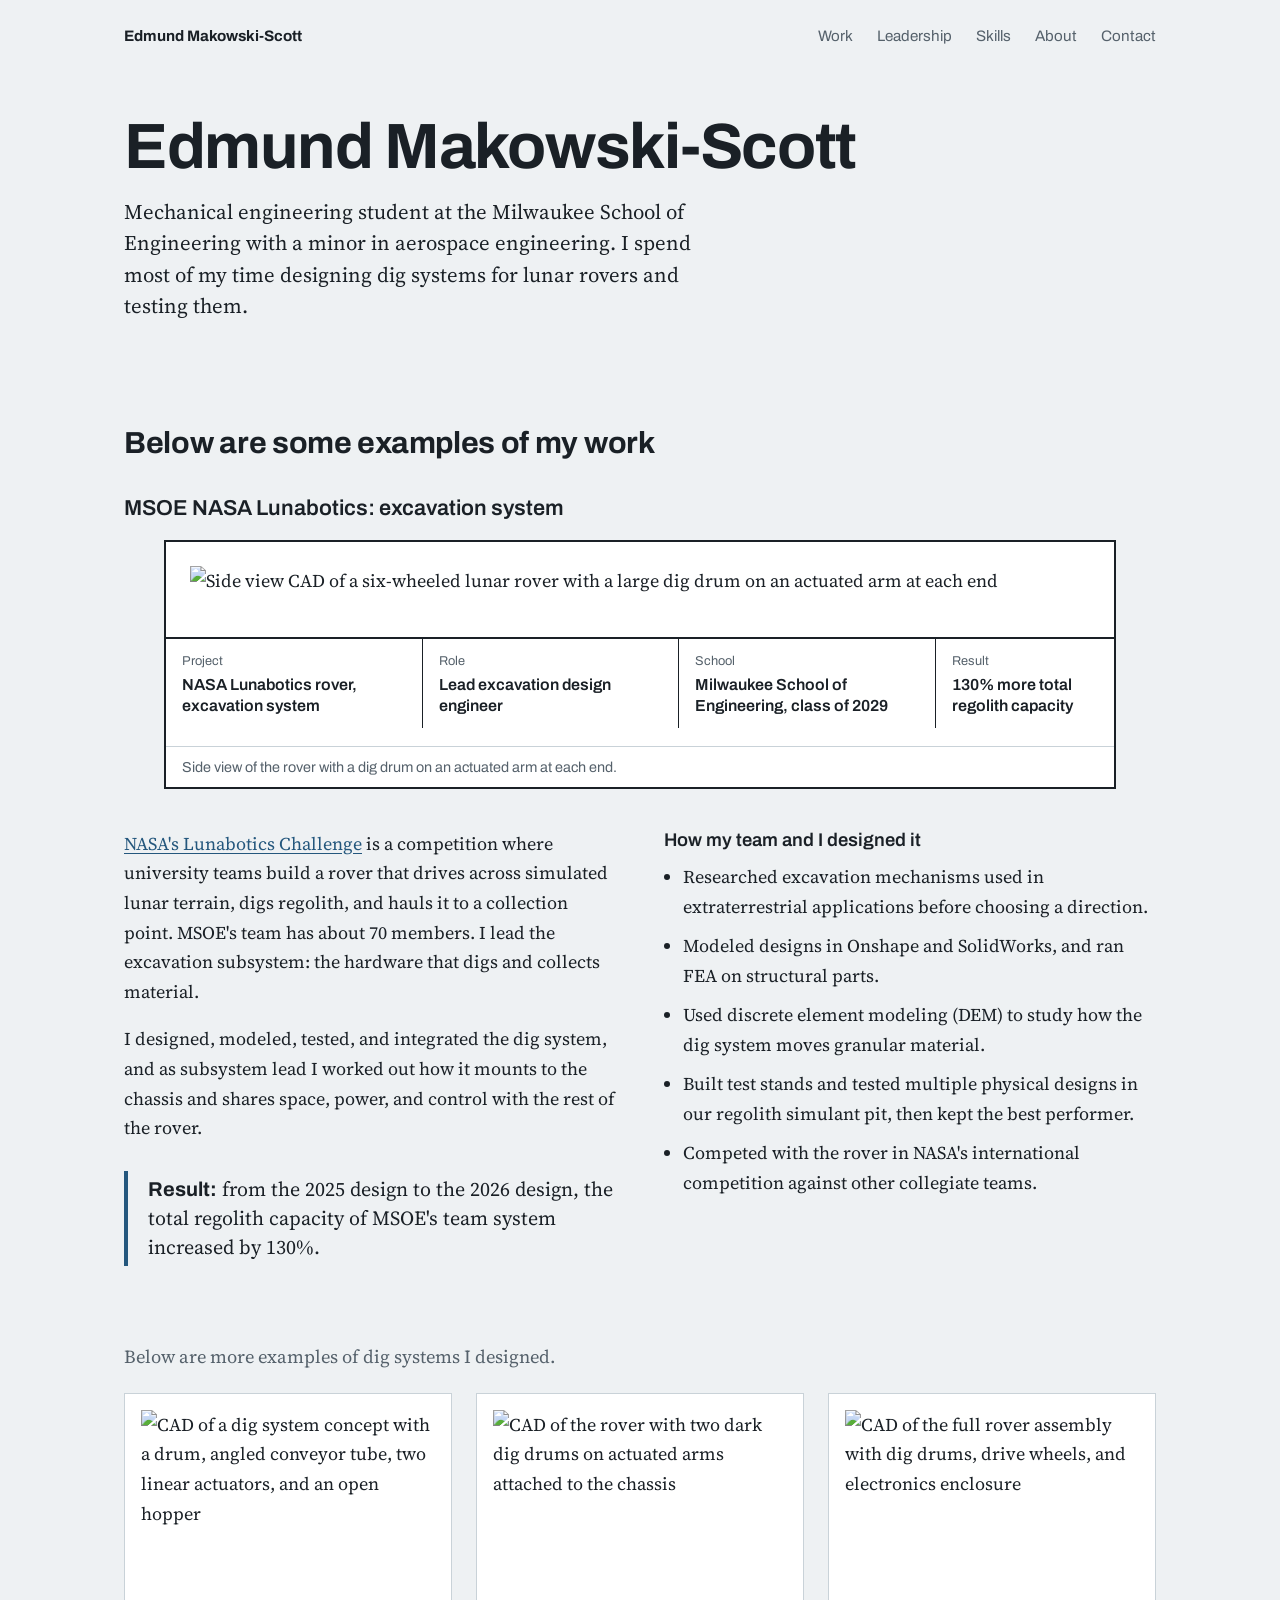
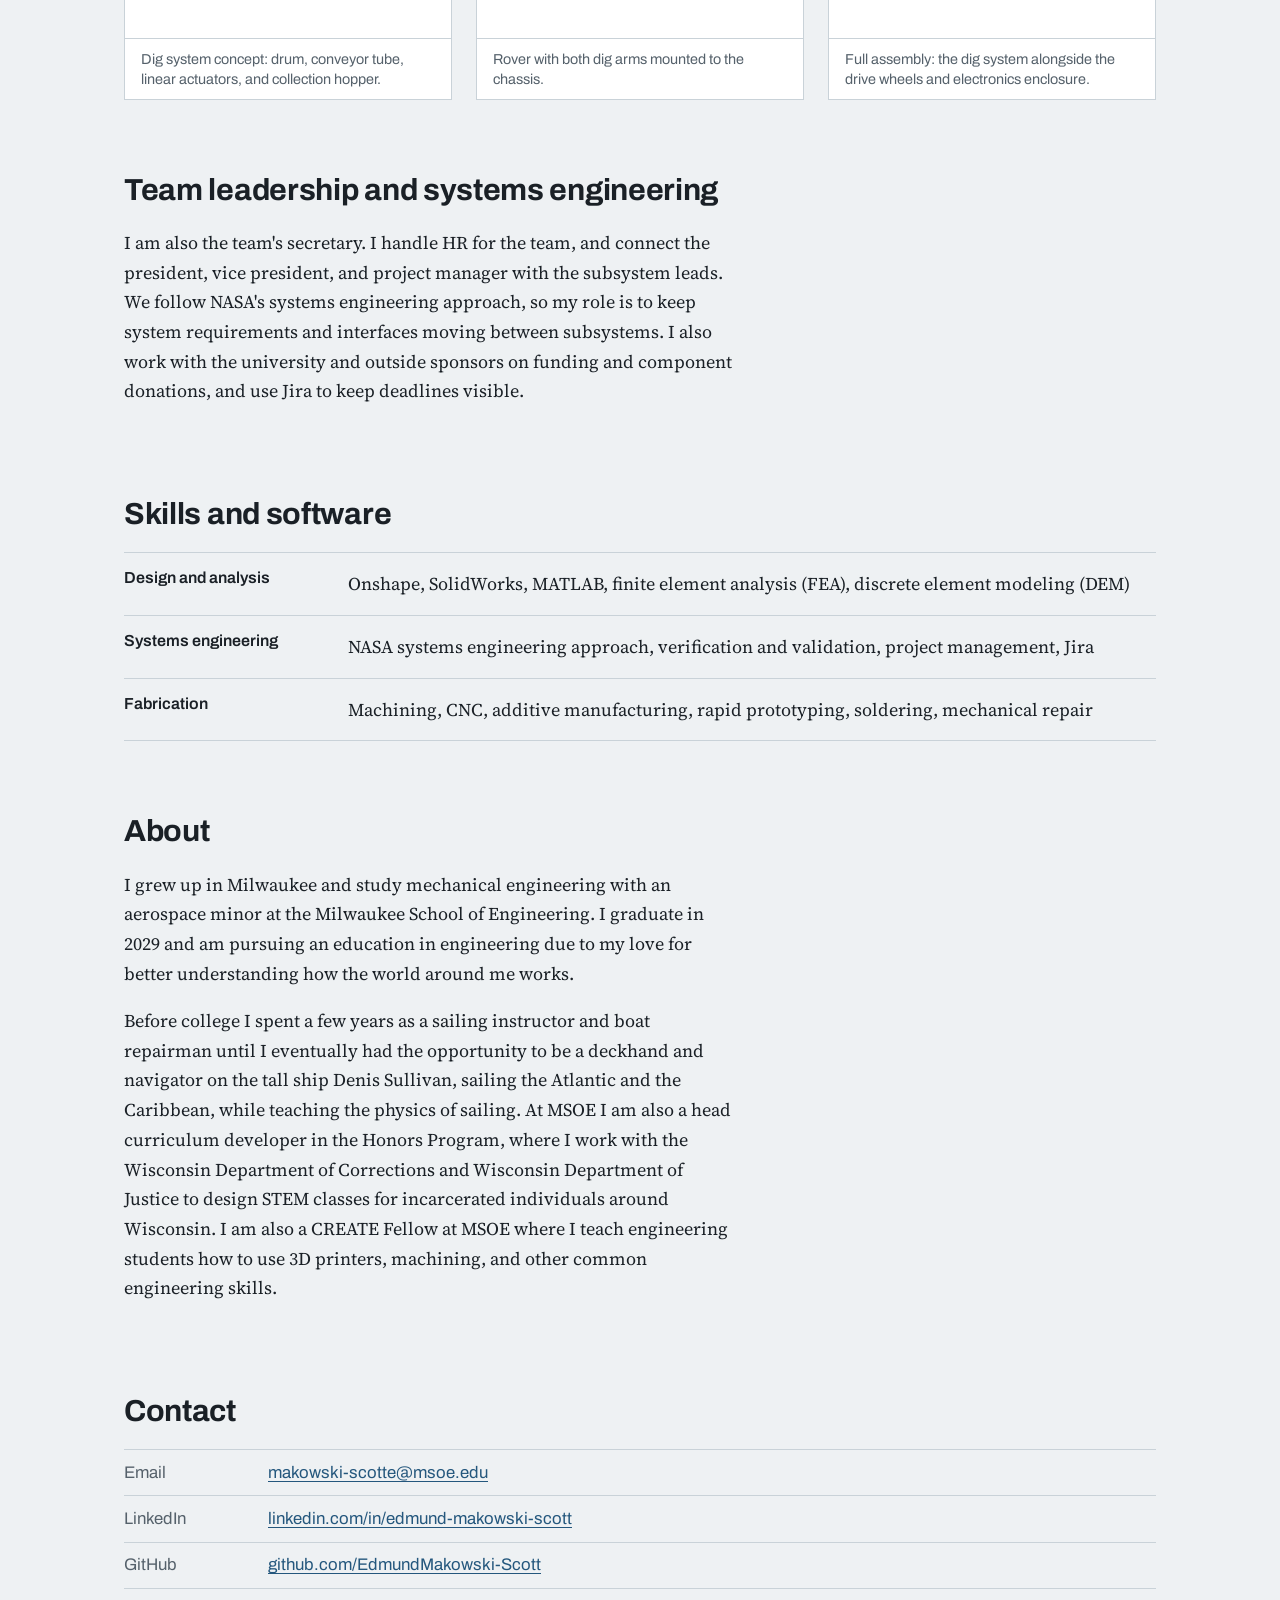
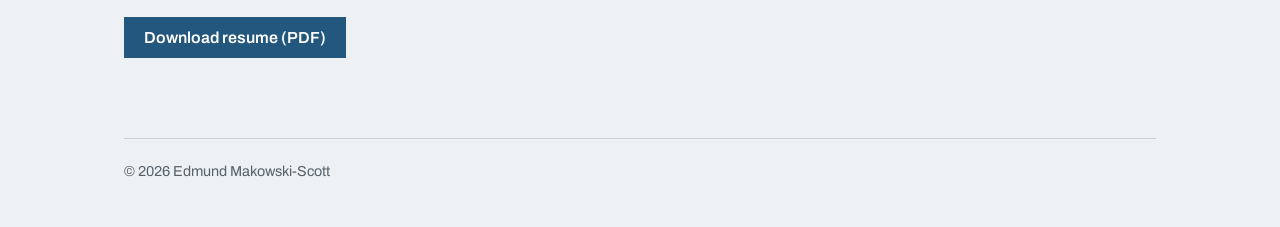
==== index.html @ c3bfb6f0 "Add portfolio site" ====
<!DOCTYPE html>
<html lang="en">
<head>
<meta charset="utf-8">
<meta name="viewport" content="width=device-width, initial-scale=1">
<title>Edmund Makowski-Scott | Mechanical Engineering Portfolio</title>
<meta name="description" content="Mechanical engineering student at the Milwaukee School of Engineering with a minor in aerospace engineering. I design dig systems for lunar rovers.">
<link rel="preconnect" href="https://fonts.googleapis.com">
<link rel="preconnect" href="https://fonts.gstatic.com" crossorigin>
<link href="https://fonts.googleapis.com/css2?family=Archivo:wght@400;600;700&family=Source+Serif+4:opsz,wght@8..60,400;8..60,600&display=swap" rel="stylesheet">
<style>
:root {
  --paper: #eef1f3;
  --sheet: #ffffff;
  --ink: #1a2026;
  --muted: #55616b;
  --rule: #c9d2d8;
  --accent: #24577d;
  --sans: "Archivo", "Helvetica Neue", Arial, sans-serif;
  --serif: "Source Serif 4", Georgia, "Times New Roman", serif;
}
* { box-sizing: border-box; }
html { scroll-behavior: smooth; }
body {
  margin: 0;
  background: var(--paper);
  color: var(--ink);
  font: 1.125rem/1.65 var(--serif);
}
a { color: var(--accent); text-underline-offset: 3px; }
a:hover { color: var(--ink); }
a:focus-visible { outline: 3px solid var(--accent); outline-offset: 3px; }
.wrap { max-width: 1080px; margin: 0 auto; padding: 0 1.5rem; }

/* Header */
.top { display: flex; justify-content: space-between; align-items: baseline; flex-wrap: wrap; gap: .75rem 2rem; padding: 1.5rem 0; font-family: var(--sans); font-size: .95rem; }
.top .mark { font-weight: 700; color: var(--ink); text-decoration: none; }
.top nav { display: flex; gap: 1.5rem; }
.top nav a { color: var(--muted); text-decoration: none; }
.top nav a:hover { color: var(--ink); text-decoration: underline; }

.intro { padding: 2.5rem 0 2rem; }
h1 { font: 700 clamp(2.4rem, 6vw, 4rem)/1.05 var(--sans); letter-spacing: -.02em; margin: 0 0 1rem; }
.intro p { max-width: 36rem; margin: 0; font-size: 1.3rem; line-height: 1.5; }

/* Drawing sheet with title block */
.sheet { background: var(--sheet); border: 2px solid var(--ink); }
.sheet img { display: block; width: 100%; height: auto; max-height: 520px; object-fit: contain; padding: 1.5rem; }
.block { display: grid; grid-template-columns: 2fr 2fr 2fr 1.4fr; border-top: 2px solid var(--ink); font-family: var(--sans); }
.block > div { padding: .75rem 1rem; border-left: 1px solid var(--ink); }
.block > div:first-child { border-left: 0; }
.block dt { font-size: .8rem; color: var(--muted); margin: 0; }
.block dd { margin: .15rem 0 0; font-weight: 600; font-size: 1rem; line-height: 1.3; }
.block dl { display: contents; }
.sheet figcaption { padding: .6rem 1rem; border-top: 1px solid var(--rule); font: .9rem/1.4 var(--sans); color: var(--muted); }

/* Sections */
section { padding: 4.5rem 0 0; }
h2 { font: 700 1.9rem/1.2 var(--sans); letter-spacing: -.01em; margin: 0 0 1.25rem; }
h3 { font: 600 1.15rem/1.3 var(--sans); margin: 2.25rem 0 .6rem; }
.lead { margin: 0 0 1.25rem; font-size: 1.15rem; color: var(--muted); }
.lead.more { margin-top: 3rem; }
h3.project-title { margin: 2rem 0 1rem; font-size: 1.35rem; }
.cols { display: grid; grid-template-columns: 1fr 1fr; gap: 3rem; margin-top: 2.5rem; }
.prose p { margin: 0 0 1.1rem; max-width: 38rem; }
.prose ul { margin: 0; padding-left: 1.2rem; max-width: 38rem; }
.prose li { margin-bottom: .6rem; }
.result { border-left: 4px solid var(--accent); padding: .25rem 0 .25rem 1.25rem; margin: 1.75rem 0; font-size: 1.25rem; line-height: 1.45; max-width: 38rem; }
.result strong { font-family: var(--sans); font-weight: 700; }

.figs { display: grid; grid-template-columns: repeat(auto-fit, minmax(300px, 1fr)); gap: 1.5rem; margin-top: 1rem; }
.figs figure { margin: 0; background: var(--sheet); border: 1px solid var(--rule); }
.figs img { display: block; width: 100%; aspect-ratio: 4 / 3; object-fit: contain; padding: 1rem; }
.figs figcaption { padding: .6rem 1rem; border-top: 1px solid var(--rule); font: .9rem/1.4 var(--sans); color: var(--muted); }

/* Skills */
.skills { margin: 0; }
.skills div { display: grid; grid-template-columns: 13rem 1fr; gap: 1rem; padding: 1rem 0; border-top: 1px solid var(--rule); }
.skills div:last-child { border-bottom: 1px solid var(--rule); }
.skills dt { font: 600 1rem var(--sans); }
.skills dd { margin: 0; }

/* Contact */
.contact { list-style: none; padding: 0; margin: 0; font-family: var(--sans); font-size: 1.05rem; }
.contact li { padding: .55rem 0; border-top: 1px solid var(--rule); display: grid; grid-template-columns: 9rem 1fr; }
.contact li:last-child { border-bottom: 1px solid var(--rule); }
.contact span { color: var(--muted); }
.button { display: inline-block; margin-top: 1.75rem; padding: .75rem 1.25rem; background: var(--accent); color: #fff; font: 600 1rem var(--sans); text-decoration: none; }
.button:hover { background: var(--ink); color: #fff; }

footer { margin-top: 5rem; padding: 1.5rem 0 3rem; border-top: 1px solid var(--rule); font: .9rem var(--sans); color: var(--muted); }

@media (max-width: 760px) {
  .cols { grid-template-columns: 1fr; gap: 1.5rem; }
  .block { grid-template-columns: 1fr 1fr; }
  .block > div:nth-child(3) { border-left: 0; }
  .block > div:nth-child(n+3) { border-top: 1px solid var(--ink); }
  .skills div, .contact li { grid-template-columns: 1fr; gap: .25rem; }
  section { padding-top: 3.5rem; }
}
</style>
</head>
<body>
<div class="wrap">
  <header class="top">
    <a class="mark" href="#top">Edmund Makowski-Scott</a>
    <nav aria-label="Primary">
      <a href="#work">Work</a>
      <a href="#leadership">Leadership</a>
      <a href="#skills">Skills</a>
      <a href="#about">About</a>
      <a href="#contact">Contact</a>
    </nav>
  </header>

  <main id="top">
    <div class="intro">
      <h1>Edmund Makowski-Scott</h1>
      <p>Mechanical engineering student at the Milwaukee School of Engineering with a minor in aerospace engineering. I spend most of my time designing dig systems for lunar rovers and testing them.</p>
    </div>

    <section id="work" aria-labelledby="work-h">
      <h2 id="work-h">Below are some examples of my work</h2>
      <h3 class="project-title">MSOE NASA Lunabotics: excavation system</h3>

      <figure class="sheet">
        <img src="images/rover-side.png" alt="Side view CAD of a six-wheeled lunar rover with a large dig drum on an actuated arm at each end">
        <dl class="block">
          <div><dt>Project</dt><dd>NASA Lunabotics rover, excavation system</dd></div>
          <div><dt>Role</dt><dd>Lead excavation design engineer</dd></div>
          <div><dt>School</dt><dd>Milwaukee School of Engineering, class of 2029</dd></div>
          <div><dt>Result</dt><dd>130% more total regolith capacity</dd></div>
        </dl>
        <figcaption>Side view of the rover with a dig drum on an actuated arm at each end.</figcaption>
      </figure>

      <div class="cols prose">
        <div>
          <p><a href="https://www.nasa.gov/learning-resources/lunabotics-challenge/">NASA's Lunabotics Challenge</a> is a competition where university teams build a rover that drives across simulated lunar terrain, digs regolith, and hauls it to a collection point. MSOE's team has about 70 members. I lead the excavation subsystem: the hardware that digs and collects material.</p>
          <p>I designed, modeled, tested, and integrated the dig system, and as subsystem lead I worked out how it mounts to the chassis and shares space, power, and control with the rest of the rover.</p>
          <div class="result"><strong>Result:</strong> from the 2025 design to the 2026 design, the total regolith capacity of MSOE's team system increased by 130%.</div>
        </div>
        <div>
          <h3 style="margin-top:0">How my team and I designed it</h3>
          <ul>
            <li>Researched excavation mechanisms used in extraterrestrial applications before choosing a direction.</li>
            <li>Modeled designs in Onshape and SolidWorks, and ran FEA on structural parts.</li>
            <li>Used discrete element modeling (DEM) to study how the dig system moves granular material.</li>
            <li>Built test stands and tested multiple physical designs in our regolith simulant pit, then kept the best performer.</li>
            <li>Competed with the rover in NASA's international competition against other collegiate teams.</li>
          </ul>
        </div>
      </div>

      <p class="lead more">Below are more examples of dig systems I designed.</p>
      <div class="figs">
        <figure>
          <img src="images/dig-concept-a.png" alt="CAD of a dig system concept with a drum, angled conveyor tube, two linear actuators, and an open hopper" loading="lazy">
          <figcaption>Dig system concept: drum, conveyor tube, linear actuators, and collection hopper.</figcaption>
        </figure>
        <figure>
          <img src="images/rover-iso-arms.png" alt="CAD of the rover with two dark dig drums on actuated arms attached to the chassis" loading="lazy">
          <figcaption>Rover with both dig arms mounted to the chassis.</figcaption>
        </figure>
        <figure>
          <img src="images/rover-full.png" alt="CAD of the full rover assembly with dig drums, drive wheels, and electronics enclosure" loading="lazy">
          <figcaption>Full assembly: the dig system alongside the drive wheels and electronics enclosure.</figcaption>
        </figure>
      </div>
    </section>

    <section id="leadership" aria-labelledby="leadership-h">
      <h2 id="leadership-h">Team leadership and systems engineering</h2>
      <div class="prose">
        <p>I am also the team's secretary. I handle HR for the team, and connect the president, vice president, and project manager with the subsystem leads. We follow NASA's systems engineering approach, so my role is to keep system requirements and interfaces moving between subsystems. I also work with the university and outside sponsors on funding and component donations, and use Jira to keep deadlines visible.</p>
      </div>
    </section>

    <section id="skills" aria-labelledby="skills-h">
      <h2 id="skills-h">Skills and software</h2>
      <dl class="skills">
        <div><dt>Design and analysis</dt><dd>Onshape, SolidWorks, MATLAB, finite element analysis (FEA), discrete element modeling (DEM)</dd></div>
        <div><dt>Systems engineering</dt><dd>NASA systems engineering approach, verification and validation, project management, Jira</dd></div>
        <div><dt>Fabrication</dt><dd>Machining, CNC, additive manufacturing, rapid prototyping, soldering, mechanical repair</dd></div>
      </dl>
    </section>

    <section id="about" aria-labelledby="about-h">
      <h2 id="about-h">About</h2>
      <div class="prose">
        <p>I grew up in Milwaukee and study mechanical engineering with an aerospace minor at the Milwaukee School of Engineering. I graduate in 2029 and am pursuing an education in engineering due to my love for better understanding how the world around me works.</p>
        <p>Before college I spent a few years as a sailing instructor and boat repairman until I eventually had the opportunity to be a deckhand and navigator on the tall ship Denis Sullivan, sailing the Atlantic and the Caribbean, while teaching the physics of sailing. At MSOE I am also a head curriculum developer in the Honors Program, where I work with the Wisconsin Department of Corrections and Wisconsin Department of Justice to design STEM classes for incarcerated individuals around Wisconsin. I am also a CREATE Fellow at MSOE where I teach engineering students how to use 3D printers, machining, and other common engineering skills.</p>
      </div>
    </section>

    <section id="contact" aria-labelledby="contact-h">
      <h2 id="contact-h">Contact</h2>
      <ul class="contact">
        <li><span>Email</span><a href="mailto:makowski-scotte@msoe.edu">makowski-scotte@msoe.edu</a></li>
        <li><span>LinkedIn</span><a href="https://www.linkedin.com/in/edmund-makowski-scott">linkedin.com/in/edmund-makowski-scott</a></li>
        <li><span>GitHub</span><a href="https://github.com/EdmundMakowski-Scott">github.com/EdmundMakowski-Scott</a></li>
      </ul>
      <a class="button" href="assets/Edmund-Makowski-Scott-Resume.pdf" download>Download resume (PDF)</a>
    </section>
  </main>

  <footer>&copy; 2026 Edmund Makowski-Scott</footer>
</div>
</body>
</html>
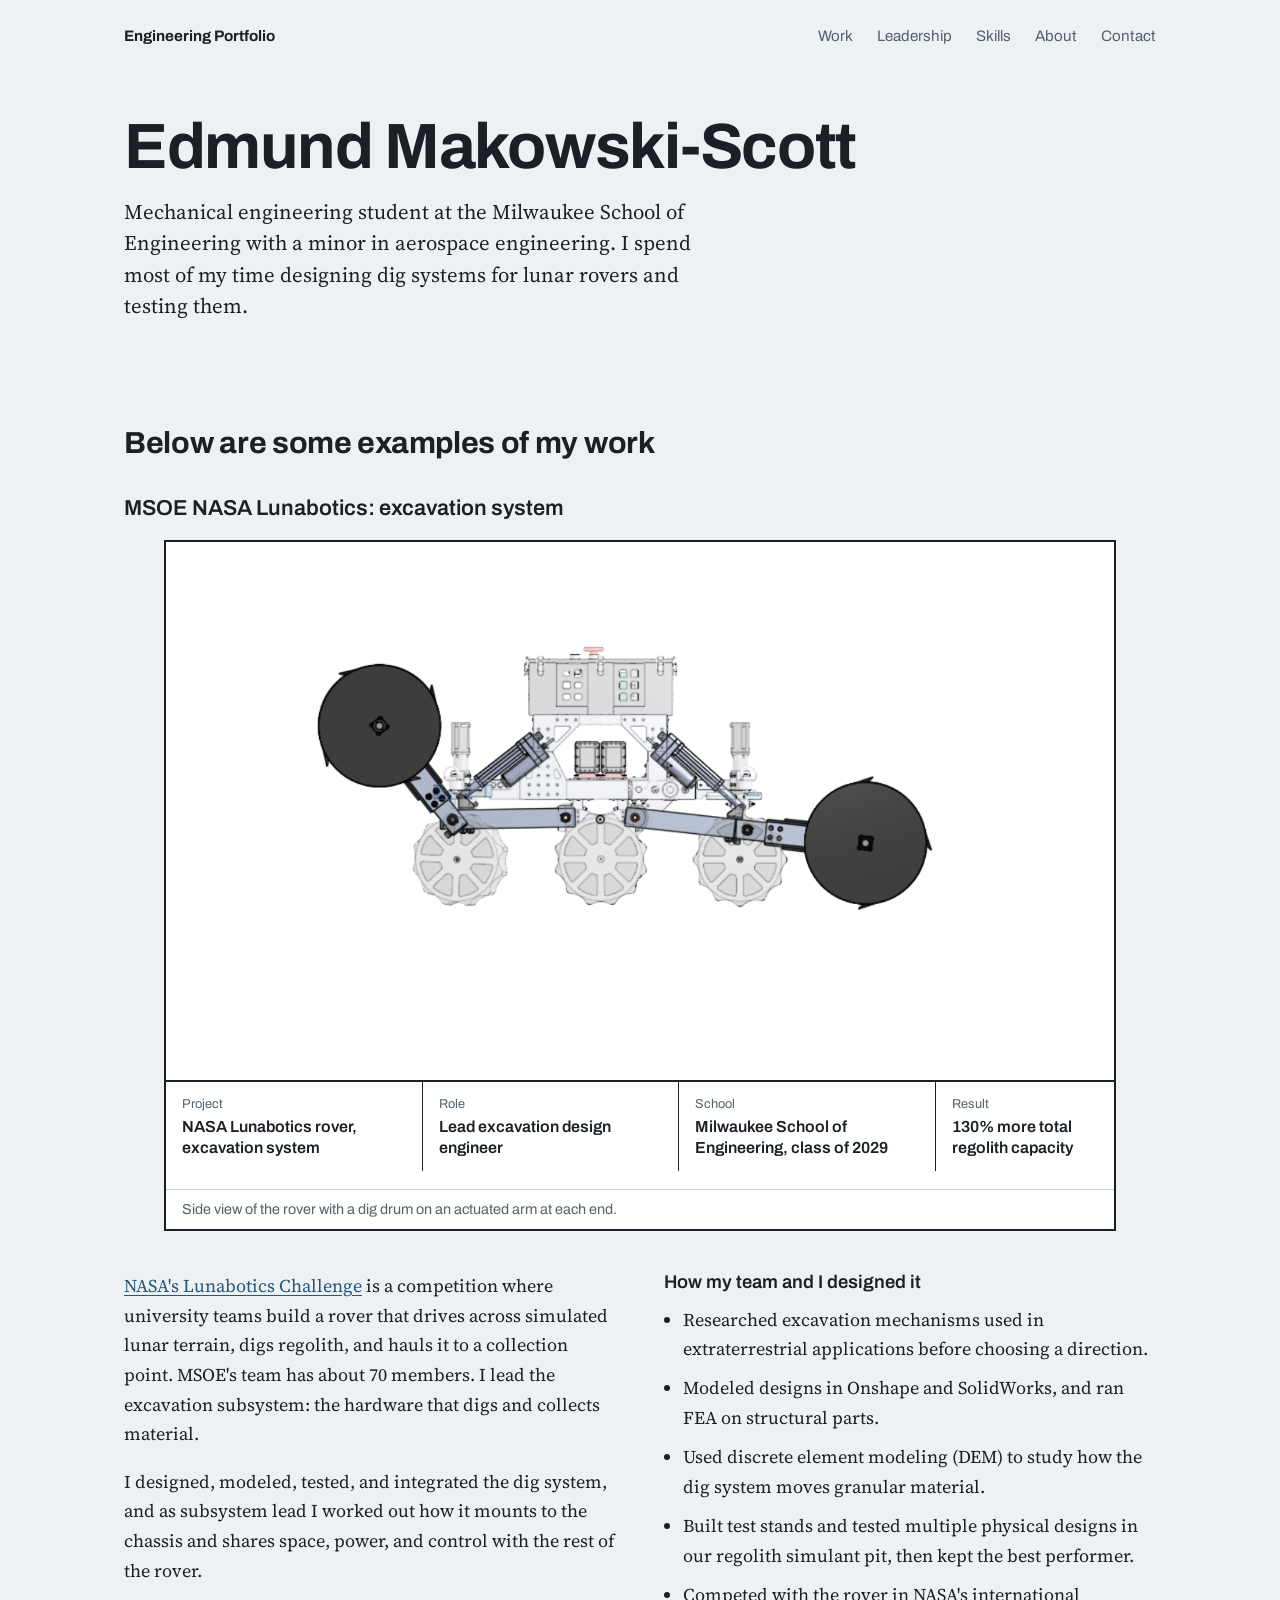
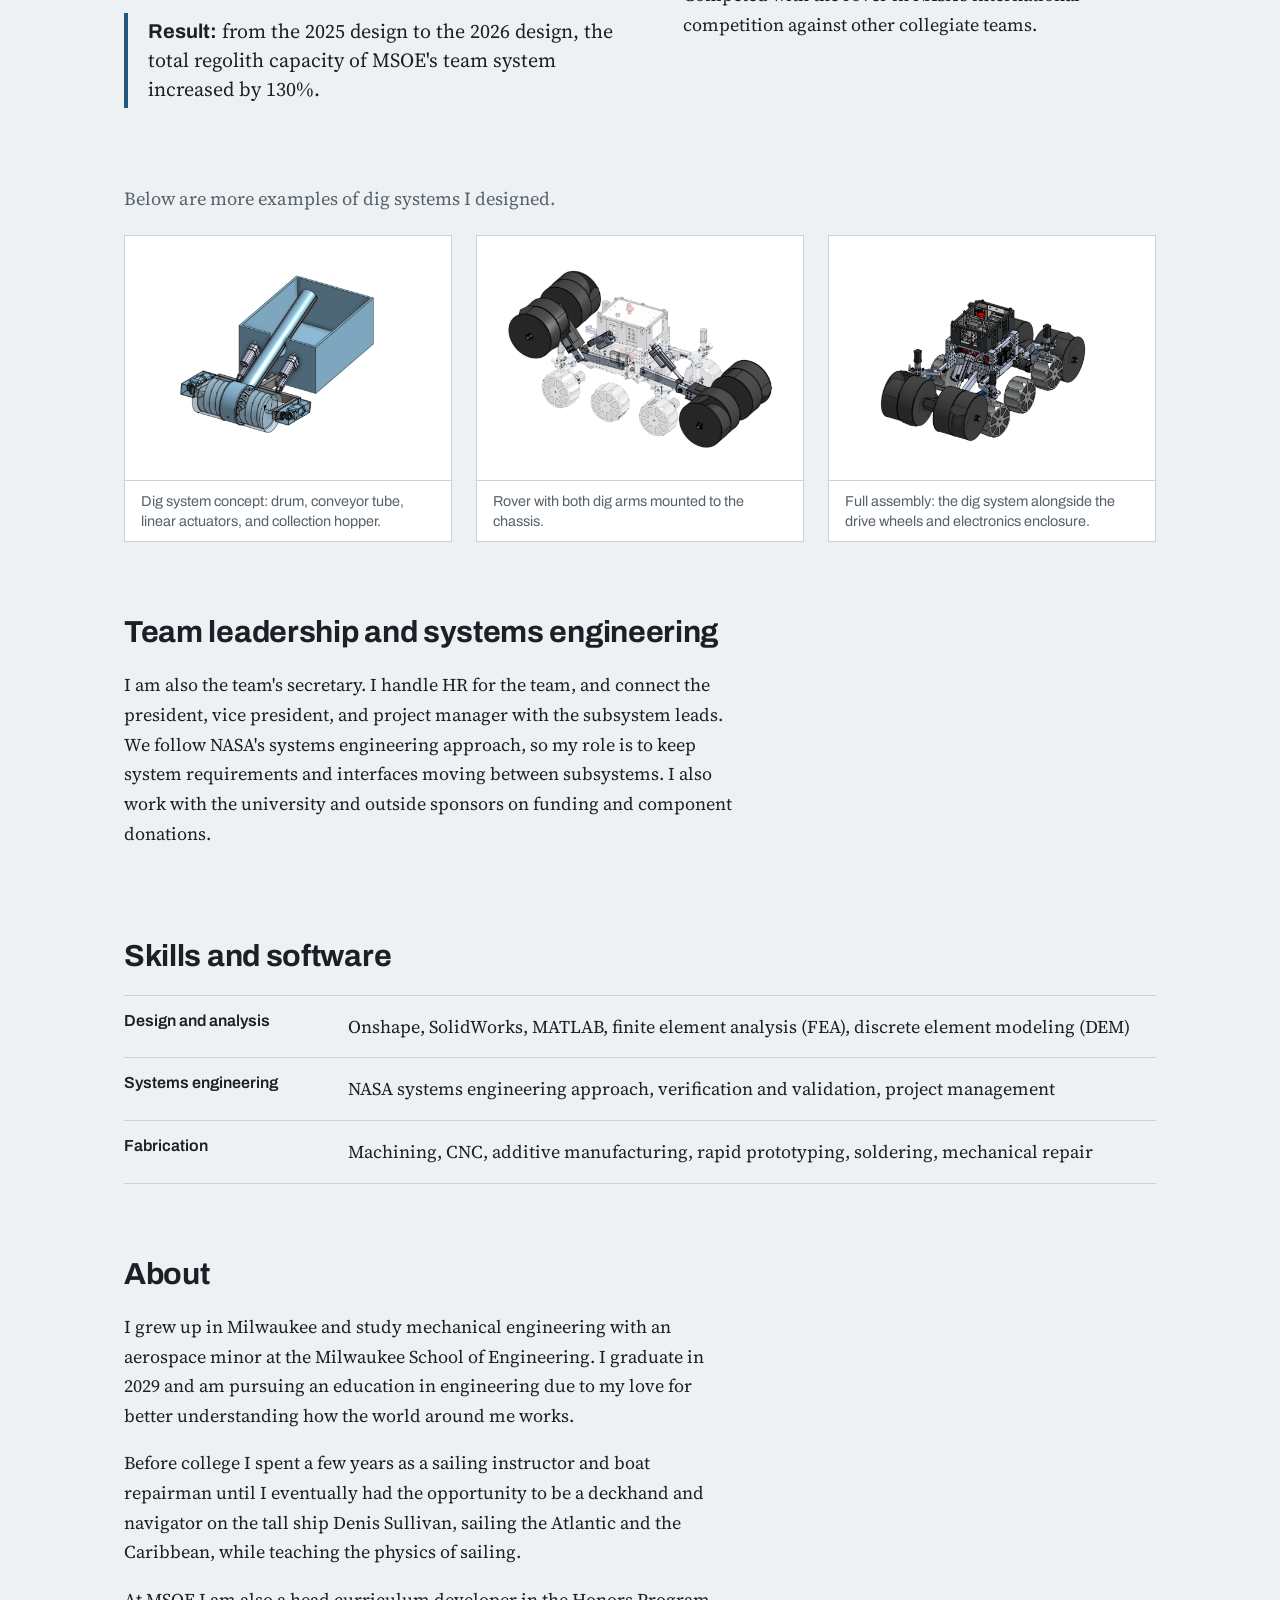
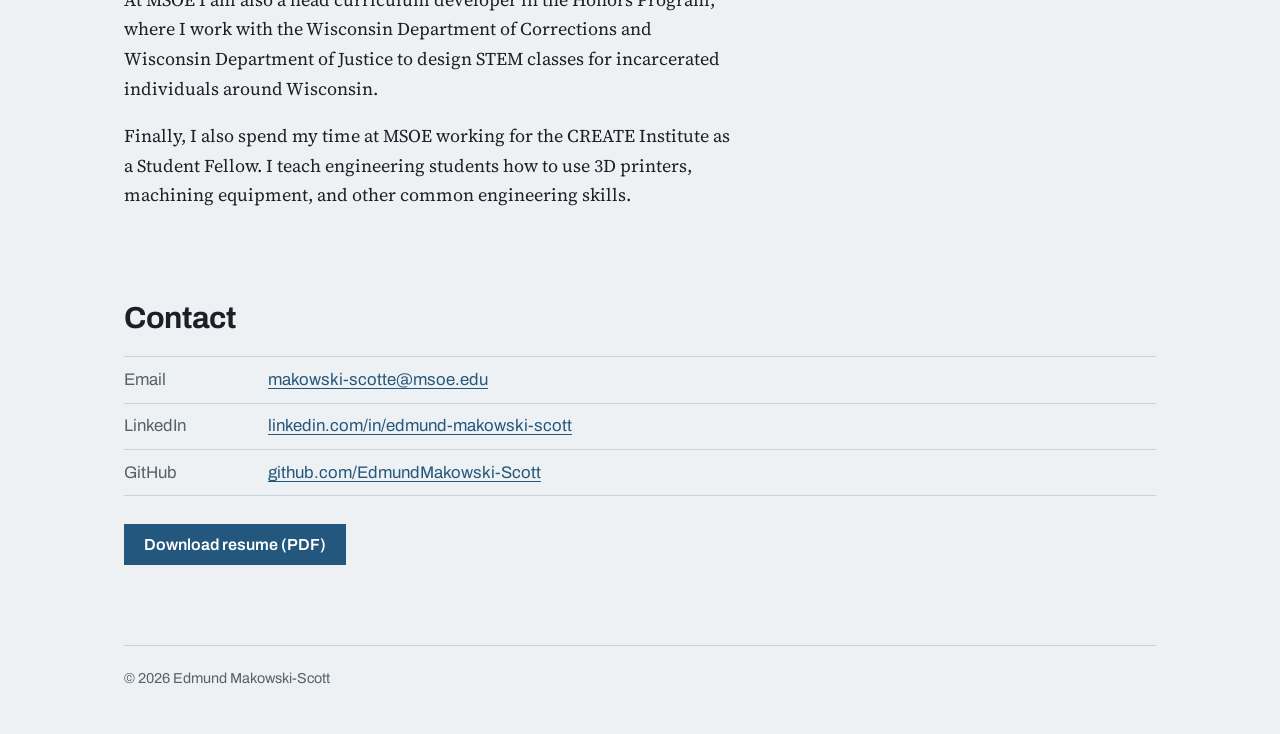
==== commit eb4e52cb: "Update index.html" ====
--- a/index.html
+++ b/index.html
@@ -54,6 +54,17 @@
 .block dl { display: contents; }
 .sheet figcaption { padding: .6rem 1rem; border-top: 1px solid var(--rule); font: .9rem/1.4 var(--sans); color: var(--muted); }
 
+/* Dropdown menus: hidden until a menu has at least one <li> */
+[hidden] { display: none !important; }
+.nav-item { position: relative; display: flex; align-items: baseline; }
+.caret { background: none; border: 0; padding: .35rem .4rem; cursor: pointer; color: var(--muted); }
+.caret::before { content: ""; display: block; width: .4rem; height: .4rem; border-right: 2px solid currentColor; border-bottom: 2px solid currentColor; transform: translateY(-2px) rotate(45deg); }
+.caret:hover { color: var(--ink); }
+.caret:focus-visible { outline: 3px solid var(--accent); outline-offset: 2px; }
+.menu { position: absolute; top: 100%; left: 0; z-index: 10; min-width: 15rem; max-width: calc(100vw - 3rem); margin: .4rem 0 0; padding: .4rem 0; list-style: none; background: var(--sheet); border: 1px solid var(--rule); }
+.menu a { display: block; padding: .55rem 1rem; }
+.menu a:hover { background: var(--paper); }
+
 /* Sections */
 section { padding: 4.5rem 0 0; }
 h2 { font: 700 1.9rem/1.2 var(--sans); letter-spacing: -.01em; margin: 0 0 1.25rem; }
@@ -103,11 +114,29 @@
 <body>
 <div class="wrap">
   <header class="top">
-    <a class="mark" href="#top">Edmund Makowski-Scott</a>
+    <a class="mark" href="#top">Engineering Portfolio</a>
     <nav aria-label="Primary">
-      <a href="#work">Work</a>
-      <a href="#leadership">Leadership</a>
-      <a href="#skills">Skills</a>
+      <div class="nav-item">
+        <a href="#work">Work</a>
+        <button class="caret" type="button" aria-label="Show Work menu" aria-expanded="false" hidden></button>
+        <ul class="menu" hidden>
+          <!-- To turn on this dropdown, add links here, for example: <li><a href="#project-id">Project name</a></li> -->
+        </ul>
+      </div>
+      <div class="nav-item">
+        <a href="#leadership">Leadership</a>
+        <button class="caret" type="button" aria-label="Show Leadership menu" aria-expanded="false" hidden></button>
+        <ul class="menu" hidden>
+          <!-- To turn on this dropdown, add links here, for example: <li><a href="#project-id">Project name</a></li> -->
+        </ul>
+      </div>
+      <div class="nav-item">
+        <a href="#skills">Skills</a>
+        <button class="caret" type="button" aria-label="Show Skills menu" aria-expanded="false" hidden></button>
+        <ul class="menu" hidden>
+          <!-- To turn on this dropdown, add links here, for example: <li><a href="#project-id">Project name</a></li> -->
+        </ul>
+      </div>
       <a href="#about">About</a>
       <a href="#contact">Contact</a>
     </nav>
@@ -121,7 +150,7 @@
 
     <section id="work" aria-labelledby="work-h">
       <h2 id="work-h">Below are some examples of my work</h2>
-      <h3 class="project-title">MSOE NASA Lunabotics: excavation system</h3>
+      <h3 class="project-title" id="lunabotics">MSOE NASA Lunabotics: excavation system</h3>
 
       <figure class="sheet">
         <img src="images/rover-side.png" alt="Side view CAD of a six-wheeled lunar rover with a large dig drum on an actuated arm at each end">
@@ -172,7 +201,7 @@
     <section id="leadership" aria-labelledby="leadership-h">
       <h2 id="leadership-h">Team leadership and systems engineering</h2>
       <div class="prose">
-        <p>I am also the team's secretary. I handle HR for the team, and connect the president, vice president, and project manager with the subsystem leads. We follow NASA's systems engineering approach, so my role is to keep system requirements and interfaces moving between subsystems. I also work with the university and outside sponsors on funding and component donations, and use Jira to keep deadlines visible.</p>
+        <p>I am also the team's secretary. I handle HR for the team, and connect the president, vice president, and project manager with the subsystem leads. We follow NASA's systems engineering approach, so my role is to keep system requirements and interfaces moving between subsystems. I also work with the university and outside sponsors on funding and component donations.</p>
       </div>
     </section>
 
@@ -180,7 +209,7 @@
       <h2 id="skills-h">Skills and software</h2>
       <dl class="skills">
         <div><dt>Design and analysis</dt><dd>Onshape, SolidWorks, MATLAB, finite element analysis (FEA), discrete element modeling (DEM)</dd></div>
-        <div><dt>Systems engineering</dt><dd>NASA systems engineering approach, verification and validation, project management, Jira</dd></div>
+        <div><dt>Systems engineering</dt><dd>NASA systems engineering approach, verification and validation, project management</dd></div>
         <div><dt>Fabrication</dt><dd>Machining, CNC, additive manufacturing, rapid prototyping, soldering, mechanical repair</dd></div>
       </dl>
     </section>
@@ -189,7 +218,9 @@
       <h2 id="about-h">About</h2>
       <div class="prose">
         <p>I grew up in Milwaukee and study mechanical engineering with an aerospace minor at the Milwaukee School of Engineering. I graduate in 2029 and am pursuing an education in engineering due to my love for better understanding how the world around me works.</p>
-        <p>Before college I spent a few years as a sailing instructor and boat repairman until I eventually had the opportunity to be a deckhand and navigator on the tall ship Denis Sullivan, sailing the Atlantic and the Caribbean, while teaching the physics of sailing. At MSOE I am also a head curriculum developer in the Honors Program, where I work with the Wisconsin Department of Corrections and Wisconsin Department of Justice to design STEM classes for incarcerated individuals around Wisconsin. I am also a CREATE Fellow at MSOE where I teach engineering students how to use 3D printers, machining, and other common engineering skills.</p>
+        <p>Before college I spent a few years as a sailing instructor and boat repairman until I eventually had the opportunity to be a deckhand and navigator on the tall ship Denis Sullivan, sailing the Atlantic and the Caribbean, while teaching the physics of sailing.</p>
+        <p>At MSOE I am also a head curriculum developer in the Honors Program, where I work with the Wisconsin Department of Corrections and Wisconsin Department of Justice to design STEM classes for incarcerated individuals around Wisconsin.</p>
+        <p>Finally, I also spend my time at MSOE working for the CREATE Institute as a Student Fellow. I teach engineering students how to use 3D printers, machining equipment, and other common engineering skills.</p>
       </div>
     </section>
 
@@ -206,5 +237,29 @@
 
   <footer>&copy; 2026 Edmund Makowski-Scott</footer>
 </div>
+<script>
+(function () {
+  var items = document.querySelectorAll('.nav-item');
+  function closeAll() {
+    items.forEach(function (it) {
+      var m = it.querySelector('.menu'), b = it.querySelector('.caret');
+      if (m && b) { m.hidden = true; b.setAttribute('aria-expanded', 'false'); }
+    });
+  }
+  items.forEach(function (it) {
+    var m = it.querySelector('.menu'), b = it.querySelector('.caret');
+    if (!m || !b || !m.querySelector('li')) return;
+    b.hidden = false;
+    b.addEventListener('click', function () {
+      var wasOpen = b.getAttribute('aria-expanded') === 'true';
+      closeAll();
+      if (!wasOpen) { m.hidden = false; b.setAttribute('aria-expanded', 'true'); }
+    });
+    m.addEventListener('click', closeAll);
+  });
+  document.addEventListener('click', function (e) { if (!e.target.closest('.nav-item')) closeAll(); });
+  document.addEventListener('keydown', function (e) { if (e.key === 'Escape') closeAll(); });
+})();
+</script>
 </body>
 </html>
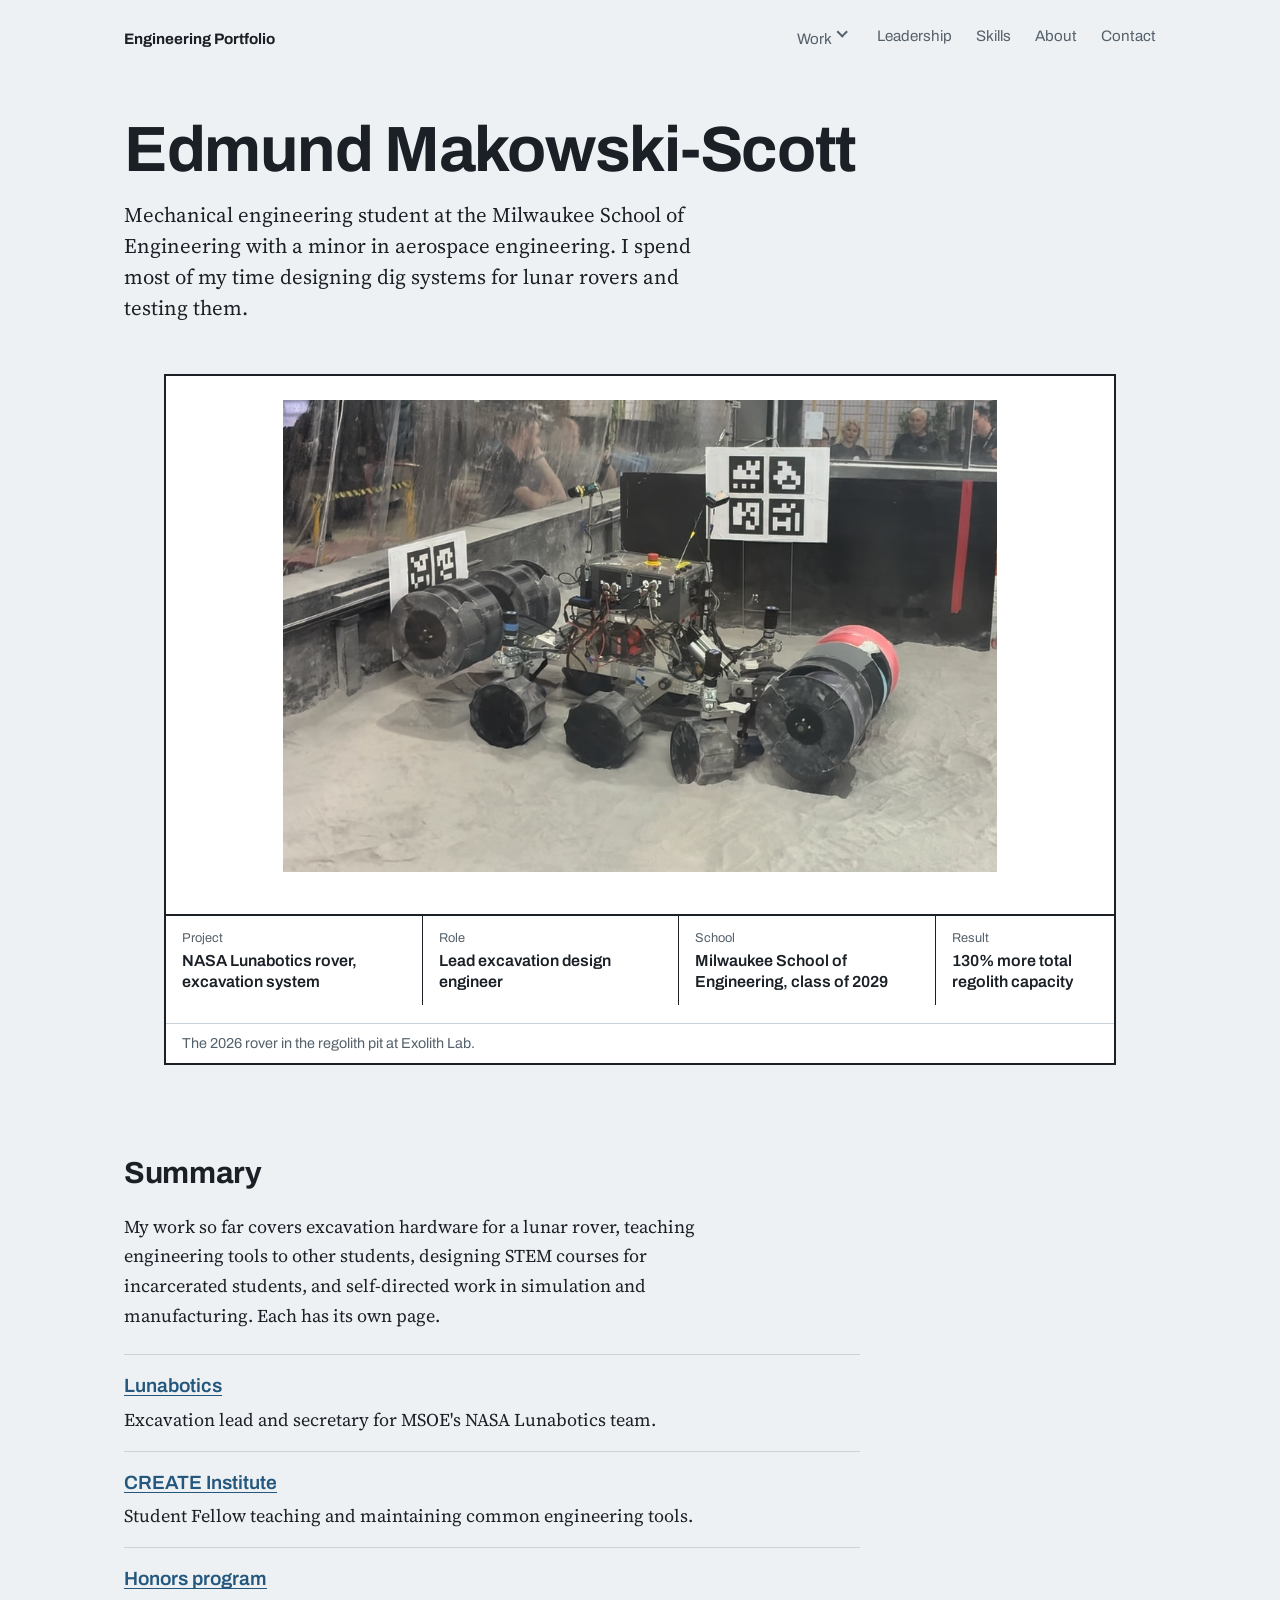
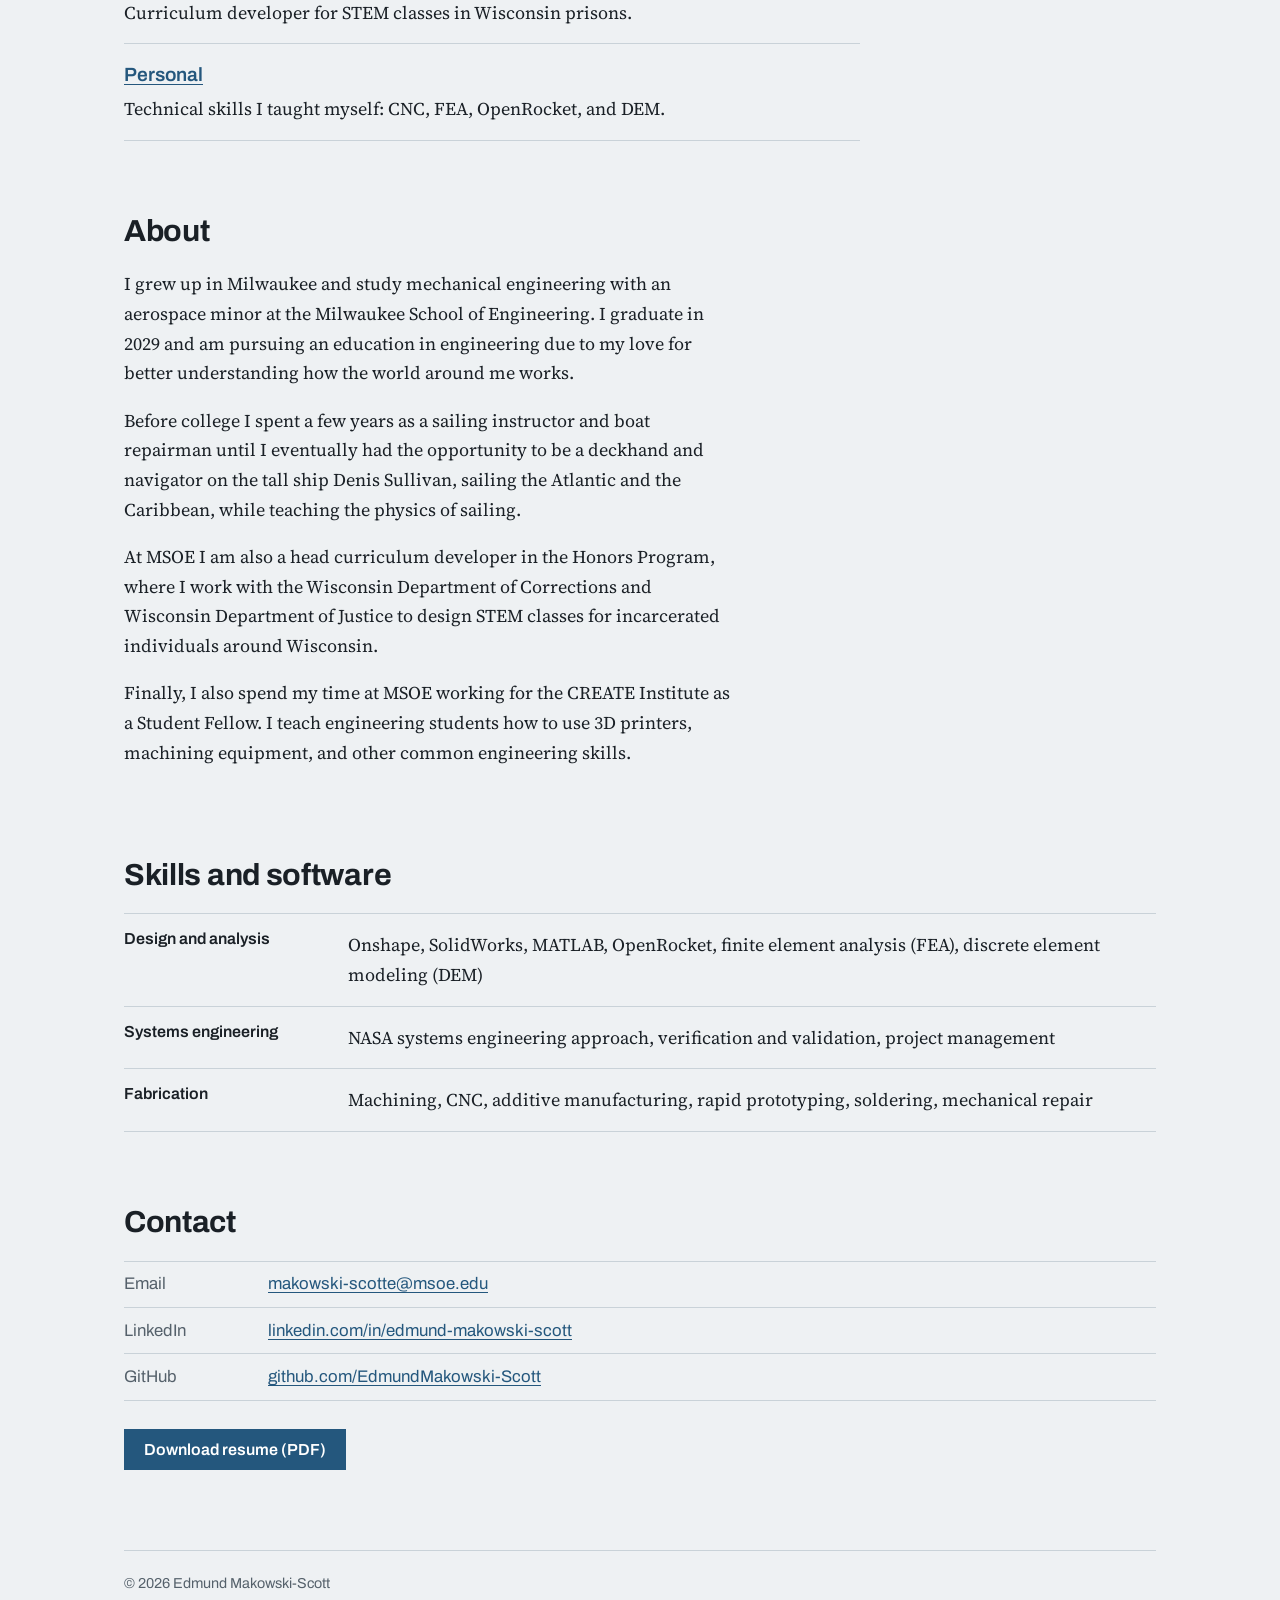
==== commit 93ced6a5: "Add files via upload" ====
--- a/index.html
+++ b/index.html
@@ -3,215 +3,66 @@
 <head>
 <meta charset="utf-8">
 <meta name="viewport" content="width=device-width, initial-scale=1">
-<title>Edmund Makowski-Scott | Mechanical Engineering Portfolio</title>
+<title>Edmund Makowski-Scott | Engineering Portfolio</title>
 <meta name="description" content="Mechanical engineering student at the Milwaukee School of Engineering with a minor in aerospace engineering. I design dig systems for lunar rovers.">
 <link rel="preconnect" href="https://fonts.googleapis.com">
 <link rel="preconnect" href="https://fonts.gstatic.com" crossorigin>
 <link href="https://fonts.googleapis.com/css2?family=Archivo:wght@400;600;700&family=Source+Serif+4:opsz,wght@8..60,400;8..60,600&display=swap" rel="stylesheet">
-<style>
-:root {
-  --paper: #eef1f3;
-  --sheet: #ffffff;
-  --ink: #1a2026;
-  --muted: #55616b;
-  --rule: #c9d2d8;
-  --accent: #24577d;
-  --sans: "Archivo", "Helvetica Neue", Arial, sans-serif;
-  --serif: "Source Serif 4", Georgia, "Times New Roman", serif;
-}
-* { box-sizing: border-box; }
-html { scroll-behavior: smooth; }
-body {
-  margin: 0;
-  background: var(--paper);
-  color: var(--ink);
-  font: 1.125rem/1.65 var(--serif);
-}
-a { color: var(--accent); text-underline-offset: 3px; }
-a:hover { color: var(--ink); }
-a:focus-visible { outline: 3px solid var(--accent); outline-offset: 3px; }
-.wrap { max-width: 1080px; margin: 0 auto; padding: 0 1.5rem; }
-
-/* Header */
-.top { display: flex; justify-content: space-between; align-items: baseline; flex-wrap: wrap; gap: .75rem 2rem; padding: 1.5rem 0; font-family: var(--sans); font-size: .95rem; }
-.top .mark { font-weight: 700; color: var(--ink); text-decoration: none; }
-.top nav { display: flex; gap: 1.5rem; }
-.top nav a { color: var(--muted); text-decoration: none; }
-.top nav a:hover { color: var(--ink); text-decoration: underline; }
-
-.intro { padding: 2.5rem 0 2rem; }
-h1 { font: 700 clamp(2.4rem, 6vw, 4rem)/1.05 var(--sans); letter-spacing: -.02em; margin: 0 0 1rem; }
-.intro p { max-width: 36rem; margin: 0; font-size: 1.3rem; line-height: 1.5; }
-
-/* Drawing sheet with title block */
-.sheet { background: var(--sheet); border: 2px solid var(--ink); }
-.sheet img { display: block; width: 100%; height: auto; max-height: 520px; object-fit: contain; padding: 1.5rem; }
-.block { display: grid; grid-template-columns: 2fr 2fr 2fr 1.4fr; border-top: 2px solid var(--ink); font-family: var(--sans); }
-.block > div { padding: .75rem 1rem; border-left: 1px solid var(--ink); }
-.block > div:first-child { border-left: 0; }
-.block dt { font-size: .8rem; color: var(--muted); margin: 0; }
-.block dd { margin: .15rem 0 0; font-weight: 600; font-size: 1rem; line-height: 1.3; }
-.block dl { display: contents; }
-.sheet figcaption { padding: .6rem 1rem; border-top: 1px solid var(--rule); font: .9rem/1.4 var(--sans); color: var(--muted); }
-
-/* Dropdown menus: hidden until a menu has at least one <li> */
-[hidden] { display: none !important; }
-.nav-item { position: relative; display: flex; align-items: baseline; }
-.caret { background: none; border: 0; padding: .35rem .4rem; cursor: pointer; color: var(--muted); }
-.caret::before { content: ""; display: block; width: .4rem; height: .4rem; border-right: 2px solid currentColor; border-bottom: 2px solid currentColor; transform: translateY(-2px) rotate(45deg); }
-.caret:hover { color: var(--ink); }
-.caret:focus-visible { outline: 3px solid var(--accent); outline-offset: 2px; }
-.menu { position: absolute; top: 100%; left: 0; z-index: 10; min-width: 15rem; max-width: calc(100vw - 3rem); margin: .4rem 0 0; padding: .4rem 0; list-style: none; background: var(--sheet); border: 1px solid var(--rule); }
-.menu a { display: block; padding: .55rem 1rem; }
-.menu a:hover { background: var(--paper); }
-
-/* Sections */
-section { padding: 4.5rem 0 0; }
-h2 { font: 700 1.9rem/1.2 var(--sans); letter-spacing: -.01em; margin: 0 0 1.25rem; }
-h3 { font: 600 1.15rem/1.3 var(--sans); margin: 2.25rem 0 .6rem; }
-.lead { margin: 0 0 1.25rem; font-size: 1.15rem; color: var(--muted); }
-.lead.more { margin-top: 3rem; }
-h3.project-title { margin: 2rem 0 1rem; font-size: 1.35rem; }
-.cols { display: grid; grid-template-columns: 1fr 1fr; gap: 3rem; margin-top: 2.5rem; }
-.prose p { margin: 0 0 1.1rem; max-width: 38rem; }
-.prose ul { margin: 0; padding-left: 1.2rem; max-width: 38rem; }
-.prose li { margin-bottom: .6rem; }
-.result { border-left: 4px solid var(--accent); padding: .25rem 0 .25rem 1.25rem; margin: 1.75rem 0; font-size: 1.25rem; line-height: 1.45; max-width: 38rem; }
-.result strong { font-family: var(--sans); font-weight: 700; }
-
-.figs { display: grid; grid-template-columns: repeat(auto-fit, minmax(300px, 1fr)); gap: 1.5rem; margin-top: 1rem; }
-.figs figure { margin: 0; background: var(--sheet); border: 1px solid var(--rule); }
-.figs img { display: block; width: 100%; aspect-ratio: 4 / 3; object-fit: contain; padding: 1rem; }
-.figs figcaption { padding: .6rem 1rem; border-top: 1px solid var(--rule); font: .9rem/1.4 var(--sans); color: var(--muted); }
-
-/* Skills */
-.skills { margin: 0; }
-.skills div { display: grid; grid-template-columns: 13rem 1fr; gap: 1rem; padding: 1rem 0; border-top: 1px solid var(--rule); }
-.skills div:last-child { border-bottom: 1px solid var(--rule); }
-.skills dt { font: 600 1rem var(--sans); }
-.skills dd { margin: 0; }
-
-/* Contact */
-.contact { list-style: none; padding: 0; margin: 0; font-family: var(--sans); font-size: 1.05rem; }
-.contact li { padding: .55rem 0; border-top: 1px solid var(--rule); display: grid; grid-template-columns: 9rem 1fr; }
-.contact li:last-child { border-bottom: 1px solid var(--rule); }
-.contact span { color: var(--muted); }
-.button { display: inline-block; margin-top: 1.75rem; padding: .75rem 1.25rem; background: var(--accent); color: #fff; font: 600 1rem var(--sans); text-decoration: none; }
-.button:hover { background: var(--ink); color: #fff; }
-
-footer { margin-top: 5rem; padding: 1.5rem 0 3rem; border-top: 1px solid var(--rule); font: .9rem var(--sans); color: var(--muted); }
-
-@media (max-width: 760px) {
-  .cols { grid-template-columns: 1fr; gap: 1.5rem; }
-  .block { grid-template-columns: 1fr 1fr; }
-  .block > div:nth-child(3) { border-left: 0; }
-  .block > div:nth-child(n+3) { border-top: 1px solid var(--ink); }
-  .skills div, .contact li { grid-template-columns: 1fr; gap: .25rem; }
-  section { padding-top: 3.5rem; }
-}
-</style>
+<link rel="stylesheet" href="styles.css">
 </head>
 <body>
 <div class="wrap">
   <header class="top">
-    <a class="mark" href="#top">Engineering Portfolio</a>
+    <a class="mark" href="index.html">Engineering Portfolio</a>
     <nav aria-label="Primary">
       <div class="nav-item">
-        <a href="#work">Work</a>
+        <a href="lunabotics.html">Work</a>
         <button class="caret" type="button" aria-label="Show Work menu" aria-expanded="false" hidden></button>
         <ul class="menu" hidden>
-          <!-- To turn on this dropdown, add links here, for example: <li><a href="#project-id">Project name</a></li> -->
+          <li><a href="lunabotics.html">Lunabotics</a></li>
+          <li><a href="create.html">CREATE Institute</a></li>
+          <li><a href="honors.html">Honors program</a></li>
+          <li><a href="personal.html">Personal</a></li>
         </ul>
       </div>
       <div class="nav-item">
-        <a href="#leadership">Leadership</a>
+        <a href="lunabotics.html#team-leadership">Leadership</a>
         <button class="caret" type="button" aria-label="Show Leadership menu" aria-expanded="false" hidden></button>
         <ul class="menu" hidden>
-          <!-- To turn on this dropdown, add links here, for example: <li><a href="#project-id">Project name</a></li> -->
+          <!-- To turn on this dropdown, add links here, for example: <li><a href="page.html">Page name</a></li> -->
         </ul>
       </div>
       <div class="nav-item">
-        <a href="#skills">Skills</a>
+        <a href="index.html#skills">Skills</a>
         <button class="caret" type="button" aria-label="Show Skills menu" aria-expanded="false" hidden></button>
         <ul class="menu" hidden>
-          <!-- To turn on this dropdown, add links here, for example: <li><a href="#project-id">Project name</a></li> -->
+          <!-- To turn on this dropdown, add links here, for example: <li><a href="page.html">Page name</a></li> -->
         </ul>
       </div>
-      <a href="#about">About</a>
-      <a href="#contact">Contact</a>
+      <a href="index.html#about">About</a>
+      <a href="index.html#contact">Contact</a>
     </nav>
   </header>
-
-  <main id="top">
+  <main id="top" class="">
     <div class="intro">
       <h1>Edmund Makowski-Scott</h1>
       <p>Mechanical engineering student at the Milwaukee School of Engineering with a minor in aerospace engineering. I spend most of my time designing dig systems for lunar rovers and testing them.</p>
     </div>
+    <figure class="sheet">
+      <img src="images/rover-pit-2026.png" alt="The 2026 MSOE Lunabotics rover with large dig drums in a regolith test pit">
+      <dl class="block"><div><dt>Project</dt><dd>NASA Lunabotics rover, excavation system</dd></div><div><dt>Role</dt><dd>Lead excavation design engineer</dd></div><div><dt>School</dt><dd>Milwaukee School of Engineering, class of 2029</dd></div><div><dt>Result</dt><dd>130% more total regolith capacity</dd></div></dl>
+      <figcaption>The 2026 rover in the regolith pit at Exolith Lab.</figcaption>
+    </figure>
 
-    <section id="work" aria-labelledby="work-h">
-      <h2 id="work-h">Below are some examples of my work</h2>
-      <h3 class="project-title" id="lunabotics">MSOE NASA Lunabotics: excavation system</h3>
-
-      <figure class="sheet">
-        <img src="images/rover-side.png" alt="Side view CAD of a six-wheeled lunar rover with a large dig drum on an actuated arm at each end">
-        <dl class="block">
-          <div><dt>Project</dt><dd>NASA Lunabotics rover, excavation system</dd></div>
-          <div><dt>Role</dt><dd>Lead excavation design engineer</dd></div>
-          <div><dt>School</dt><dd>Milwaukee School of Engineering, class of 2029</dd></div>
-          <div><dt>Result</dt><dd>130% more total regolith capacity</dd></div>
-        </dl>
-        <figcaption>Side view of the rover with a dig drum on an actuated arm at each end.</figcaption>
-      </figure>
-
-      <div class="cols prose">
-        <div>
-          <p><a href="https://www.nasa.gov/learning-resources/lunabotics-challenge/">NASA's Lunabotics Challenge</a> is a competition where university teams build a rover that drives across simulated lunar terrain, digs regolith, and hauls it to a collection point. MSOE's team has about 70 members. I lead the excavation subsystem: the hardware that digs and collects material.</p>
-          <p>I designed, modeled, tested, and integrated the dig system, and as subsystem lead I worked out how it mounts to the chassis and shares space, power, and control with the rest of the rover.</p>
-          <div class="result"><strong>Result:</strong> from the 2025 design to the 2026 design, the total regolith capacity of MSOE's team system increased by 130%.</div>
-        </div>
-        <div>
-          <h3 style="margin-top:0">How my team and I designed it</h3>
-          <ul>
-            <li>Researched excavation mechanisms used in extraterrestrial applications before choosing a direction.</li>
-            <li>Modeled designs in Onshape and SolidWorks, and ran FEA on structural parts.</li>
-            <li>Used discrete element modeling (DEM) to study how the dig system moves granular material.</li>
-            <li>Built test stands and tested multiple physical designs in our regolith simulant pit, then kept the best performer.</li>
-            <li>Competed with the rover in NASA's international competition against other collegiate teams.</li>
-          </ul>
-        </div>
-      </div>
-
-      <p class="lead more">Below are more examples of dig systems I designed.</p>
-      <div class="figs">
-        <figure>
-          <img src="images/dig-concept-a.png" alt="CAD of a dig system concept with a drum, angled conveyor tube, two linear actuators, and an open hopper" loading="lazy">
-          <figcaption>Dig system concept: drum, conveyor tube, linear actuators, and collection hopper.</figcaption>
-        </figure>
-        <figure>
-          <img src="images/rover-iso-arms.png" alt="CAD of the rover with two dark dig drums on actuated arms attached to the chassis" loading="lazy">
-          <figcaption>Rover with both dig arms mounted to the chassis.</figcaption>
-        </figure>
-        <figure>
-          <img src="images/rover-full.png" alt="CAD of the full rover assembly with dig drums, drive wheels, and electronics enclosure" loading="lazy">
-          <figcaption>Full assembly: the dig system alongside the drive wheels and electronics enclosure.</figcaption>
-        </figure>
-      </div>
-    </section>
-
-    <section id="leadership" aria-labelledby="leadership-h">
-      <h2 id="leadership-h">Team leadership and systems engineering</h2>
-      <div class="prose">
-        <p>I am also the team's secretary. I handle HR for the team, and connect the president, vice president, and project manager with the subsystem leads. We follow NASA's systems engineering approach, so my role is to keep system requirements and interfaces moving between subsystems. I also work with the university and outside sponsors on funding and component donations.</p>
-      </div>
-    </section>
-
-    <section id="skills" aria-labelledby="skills-h">
-      <h2 id="skills-h">Skills and software</h2>
-      <dl class="skills">
-        <div><dt>Design and analysis</dt><dd>Onshape, SolidWorks, MATLAB, finite element analysis (FEA), discrete element modeling (DEM)</dd></div>
-        <div><dt>Systems engineering</dt><dd>NASA systems engineering approach, verification and validation, project management</dd></div>
-        <div><dt>Fabrication</dt><dd>Machining, CNC, additive manufacturing, rapid prototyping, soldering, mechanical repair</dd></div>
-      </dl>
+    <section id="summary" aria-labelledby="summary-h">
+      <h2 id="summary-h">Summary</h2>
+      <div class="prose"><p>My work so far covers excavation hardware for a lunar rover, teaching engineering tools to other students, designing STEM courses for incarcerated students, and self-directed work in simulation and manufacturing. Each has its own page.</p></div>
+      <ul class="links">
+        <li><a href="lunabotics.html">Lunabotics</a><span>Excavation lead and secretary for MSOE's NASA Lunabotics team.</span></li>
+        <li><a href="create.html">CREATE Institute</a><span>Student Fellow teaching and maintaining common engineering tools.</span></li>
+        <li><a href="honors.html">Honors program</a><span>Curriculum developer for STEM classes in Wisconsin prisons.</span></li>
+        <li><a href="personal.html">Personal</a><span>Technical skills I taught myself: CNC, FEA, OpenRocket, and DEM.</span></li>
+      </ul>
     </section>
 
     <section id="about" aria-labelledby="about-h">
@@ -224,6 +75,15 @@
       </div>
     </section>
 
+    <section id="skills" aria-labelledby="skills-h">
+      <h2 id="skills-h">Skills and software</h2>
+      <dl class="skills">
+        <div><dt>Design and analysis</dt><dd>Onshape, SolidWorks, MATLAB, OpenRocket, finite element analysis (FEA), discrete element modeling (DEM)</dd></div>
+        <div><dt>Systems engineering</dt><dd>NASA systems engineering approach, verification and validation, project management</dd></div>
+        <div><dt>Fabrication</dt><dd>Machining, CNC, additive manufacturing, rapid prototyping, soldering, mechanical repair</dd></div>
+      </dl>
+    </section>
+
     <section id="contact" aria-labelledby="contact-h">
       <h2 id="contact-h">Contact</h2>
       <ul class="contact">
@@ -234,32 +94,8 @@
       <a class="button" href="assets/Edmund-Makowski-Scott-Resume.pdf" download>Download resume (PDF)</a>
     </section>
   </main>
-
   <footer>&copy; 2026 Edmund Makowski-Scott</footer>
 </div>
-<script>
-(function () {
-  var items = document.querySelectorAll('.nav-item');
-  function closeAll() {
-    items.forEach(function (it) {
-      var m = it.querySelector('.menu'), b = it.querySelector('.caret');
-      if (m && b) { m.hidden = true; b.setAttribute('aria-expanded', 'false'); }
-    });
-  }
-  items.forEach(function (it) {
-    var m = it.querySelector('.menu'), b = it.querySelector('.caret');
-    if (!m || !b || !m.querySelector('li')) return;
-    b.hidden = false;
-    b.addEventListener('click', function () {
-      var wasOpen = b.getAttribute('aria-expanded') === 'true';
-      closeAll();
-      if (!wasOpen) { m.hidden = false; b.setAttribute('aria-expanded', 'true'); }
-    });
-    m.addEventListener('click', closeAll);
-  });
-  document.addEventListener('click', function (e) { if (!e.target.closest('.nav-item')) closeAll(); });
-  document.addEventListener('keydown', function (e) { if (e.key === 'Escape') closeAll(); });
-})();
-</script>
+<script src="script.js"></script>
 </body>
 </html>
--- a/styles.css
+++ b/styles.css
@@ -0,0 +1,114 @@
+:root {
+  --paper: #eef1f3;
+  --sheet: #ffffff;
+  --ink: #1a2026;
+  --muted: #55616b;
+  --rule: #c9d2d8;
+  --accent: #24577d;
+  --sans: "Archivo", "Helvetica Neue", Arial, sans-serif;
+  --serif: "Source Serif 4", Georgia, "Times New Roman", serif;
+}
+* { box-sizing: border-box; }
+html { scroll-behavior: smooth; }
+body {
+  margin: 0;
+  background: var(--paper);
+  color: var(--ink);
+  font: 1.125rem/1.65 var(--serif);
+}
+a { color: var(--accent); text-underline-offset: 3px; }
+a:hover { color: var(--ink); }
+a:focus-visible { outline: 3px solid var(--accent); outline-offset: 3px; }
+.wrap { max-width: 1080px; margin: 0 auto; padding: 0 1.5rem; }
+
+/* Header */
+.top { display: flex; justify-content: space-between; align-items: baseline; flex-wrap: wrap; gap: .75rem 2rem; padding: 1.5rem 0; font-family: var(--sans); font-size: .95rem; }
+.top .mark { font-weight: 700; color: var(--ink); text-decoration: none; }
+.top nav { display: flex; gap: 1.5rem; }
+.top nav a { color: var(--muted); text-decoration: none; }
+.top nav a:hover { color: var(--ink); text-decoration: underline; }
+
+.intro { padding: 2.5rem 0 2rem; }
+h1 { font: 700 clamp(2.4rem, 6vw, 4rem)/1.05 var(--sans); letter-spacing: -.02em; margin: 0 0 1rem; }
+.intro p { max-width: 36rem; margin: 0; font-size: 1.3rem; line-height: 1.5; }
+
+/* Drawing sheet with title block */
+.sheet { background: var(--sheet); border: 2px solid var(--ink); }
+.sheet img { display: block; width: 100%; height: auto; max-height: 520px; object-fit: contain; padding: 1.5rem; }
+.block { display: grid; grid-template-columns: 2fr 2fr 2fr 1.4fr; border-top: 2px solid var(--ink); font-family: var(--sans); }
+.block > div { padding: .75rem 1rem; border-left: 1px solid var(--ink); }
+.block > div:first-child { border-left: 0; }
+.block dt { font-size: .8rem; color: var(--muted); margin: 0; }
+.block dd { margin: .15rem 0 0; font-weight: 600; font-size: 1rem; line-height: 1.3; }
+.block dl { display: contents; }
+.sheet figcaption { padding: .6rem 1rem; border-top: 1px solid var(--rule); font: .9rem/1.4 var(--sans); color: var(--muted); }
+
+/* Dropdown menus: hidden until a menu has at least one <li> */
+[hidden] { display: none !important; }
+.nav-item { position: relative; display: flex; align-items: baseline; }
+.caret { background: none; border: 0; padding: .35rem .4rem; cursor: pointer; color: var(--muted); }
+.caret::before { content: ""; display: block; width: .4rem; height: .4rem; border-right: 2px solid currentColor; border-bottom: 2px solid currentColor; transform: translateY(-2px) rotate(45deg); }
+.caret:hover { color: var(--ink); }
+.caret:focus-visible { outline: 3px solid var(--accent); outline-offset: 2px; }
+.menu { position: absolute; top: 100%; left: 0; z-index: 10; min-width: 15rem; max-width: calc(100vw - 3rem); margin: .4rem 0 0; padding: .4rem 0; list-style: none; background: var(--sheet); border: 1px solid var(--rule); }
+.menu a { display: block; padding: .55rem 1rem; }
+.menu a:hover { background: var(--paper); }
+
+/* Sections */
+section { padding: 4.5rem 0 0; }
+h2 { font: 700 1.9rem/1.2 var(--sans); letter-spacing: -.01em; margin: 0 0 1.25rem; }
+h3 { font: 600 1.15rem/1.3 var(--sans); margin: 2.25rem 0 .6rem; }
+.lead { margin: 0 0 1.25rem; font-size: 1.15rem; color: var(--muted); }
+.lead.more { margin-top: 3rem; }
+h3.project-title { margin: 2rem 0 1rem; font-size: 1.35rem; }
+.cols { display: grid; grid-template-columns: 1fr 1fr; gap: 3rem; margin-top: 2.5rem; }
+.prose p { margin: 0 0 1.1rem; max-width: 38rem; }
+.prose ul { margin: 0; padding-left: 1.2rem; max-width: 38rem; }
+.prose li { margin-bottom: .6rem; }
+.result { border-left: 4px solid var(--accent); padding: .25rem 0 .25rem 1.25rem; margin: 1.75rem 0; font-size: 1.25rem; line-height: 1.45; max-width: 38rem; }
+.result strong { font-family: var(--sans); font-weight: 700; }
+
+.figs { display: grid; grid-template-columns: repeat(auto-fit, minmax(300px, 1fr)); gap: 1.5rem; margin-top: 1rem; }
+.figs figure { margin: 0; background: var(--sheet); border: 1px solid var(--rule); }
+.figs img { display: block; width: 100%; aspect-ratio: 4 / 3; object-fit: contain; padding: 1rem; }
+.figs figcaption { padding: .6rem 1rem; border-top: 1px solid var(--rule); font: .9rem/1.4 var(--sans); color: var(--muted); }
+
+/* Skills */
+.skills { margin: 0; }
+.skills div { display: grid; grid-template-columns: 13rem 1fr; gap: 1rem; padding: 1rem 0; border-top: 1px solid var(--rule); }
+.skills div:last-child { border-bottom: 1px solid var(--rule); }
+.skills dt { font: 600 1rem var(--sans); }
+.skills dd { margin: 0; }
+
+/* Contact */
+.contact { list-style: none; padding: 0; margin: 0; font-family: var(--sans); font-size: 1.05rem; }
+.contact li { padding: .55rem 0; border-top: 1px solid var(--rule); display: grid; grid-template-columns: 9rem 1fr; }
+.contact li:last-child { border-bottom: 1px solid var(--rule); }
+.contact span { color: var(--muted); }
+.button { display: inline-block; margin-top: 1.75rem; padding: .75rem 1.25rem; background: var(--accent); color: #fff; font: 600 1rem var(--sans); text-decoration: none; }
+.button:hover { background: var(--ink); color: #fff; }
+
+footer { margin-top: 5rem; padding: 1.5rem 0 3rem; border-top: 1px solid var(--rule); font: .9rem var(--sans); color: var(--muted); }
+
+@media (max-width: 760px) {
+  .cols { grid-template-columns: 1fr; gap: 1.5rem; }
+  .block { grid-template-columns: 1fr 1fr; }
+  .block > div:nth-child(3) { border-left: 0; }
+  .block > div:nth-child(n+3) { border-top: 1px solid var(--ink); }
+  .skills div, .contact li { grid-template-columns: 1fr; gap: .25rem; }
+  section { padding-top: 3.5rem; }
+}
+
+/* Multi-page additions */
+.page-head { padding: 2.5rem 0 1rem; }
+.page-head p { max-width: 38rem; margin: 0; font-size: 1.25rem; line-height: 1.5; }
+.page h2 { border-top: 2px solid var(--ink); padding-top: 1rem; margin-top: 4rem; }
+.page .sheet + h2, .page .page-head + h2 { margin-top: 3rem; }
+.links { list-style: none; margin: 1.5rem 0 0; padding: 0; max-width: 46rem; }
+.links li { padding: 1rem 0; border-top: 1px solid var(--rule); }
+.links li:last-child { border-bottom: 1px solid var(--rule); }
+.links a { font: 600 1.2rem var(--sans); }
+.links span { display: block; margin-top: .25rem; }
+.figs.two { grid-template-columns: repeat(auto-fit, minmax(340px, 1fr)); }
+.figs.wide img { aspect-ratio: auto; max-height: 420px; }
+.back { display: inline-block; margin-top: 3rem; font-family: var(--sans); }
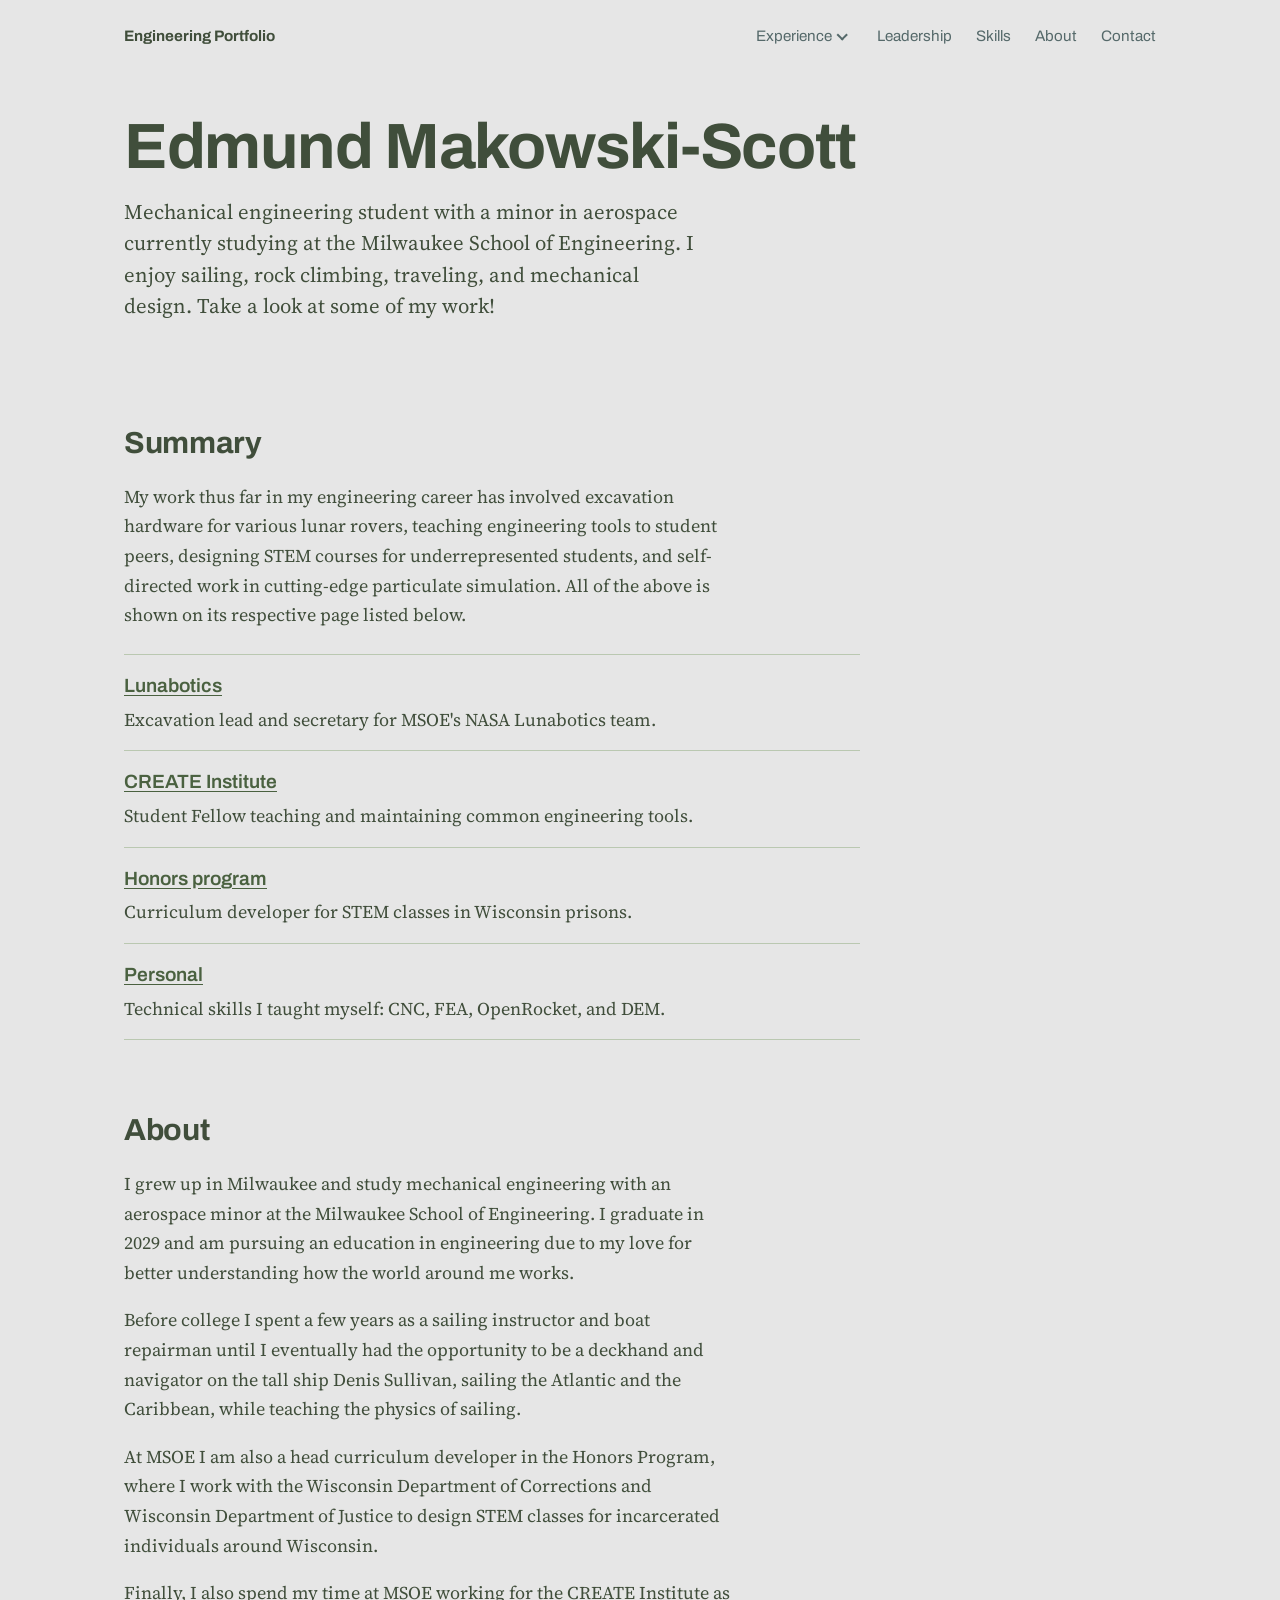
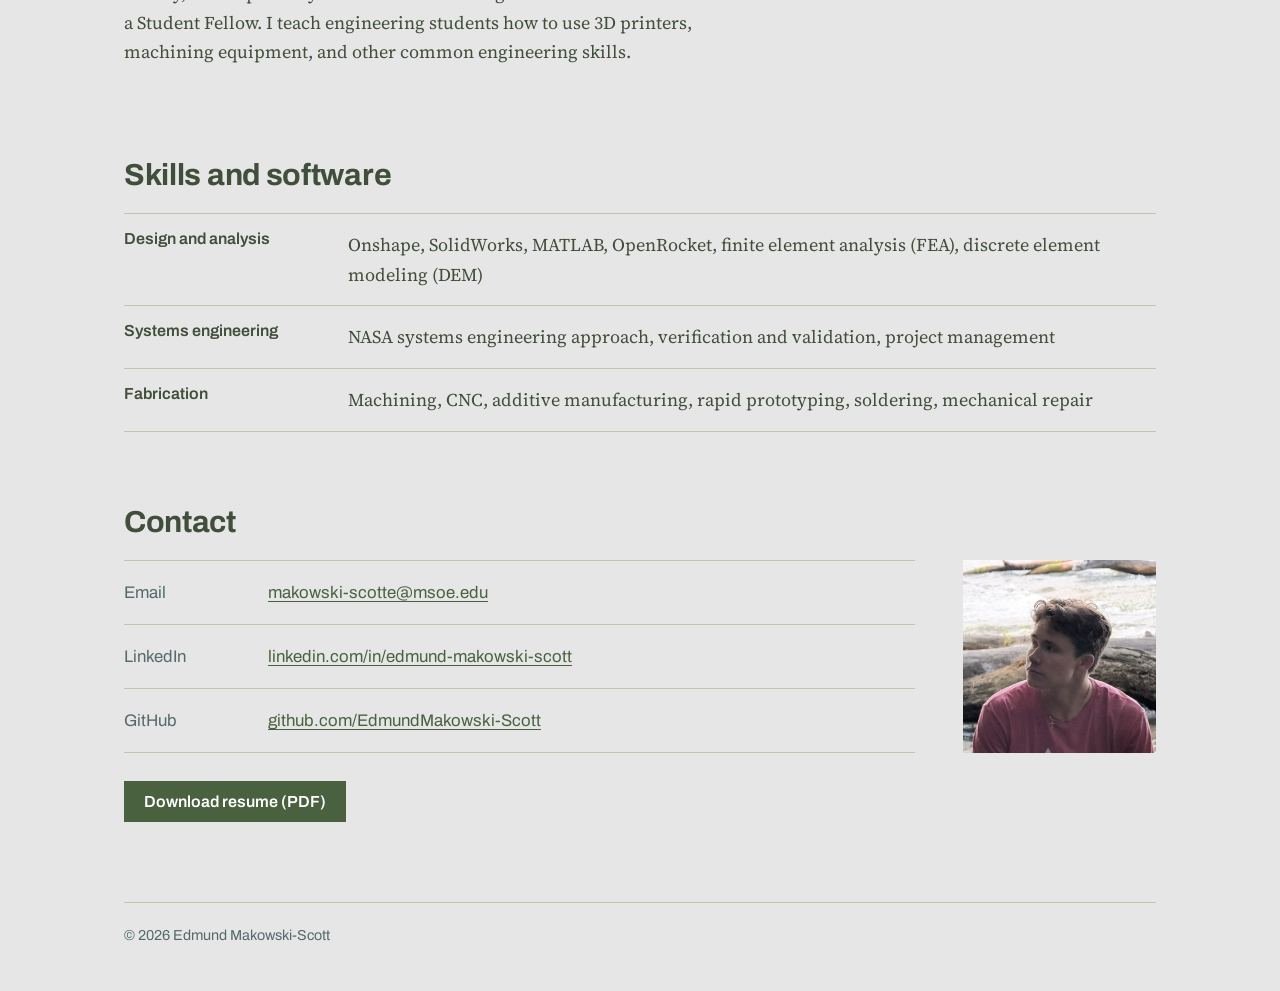
==== commit dcfaa0fd: "Add files via upload" ====
--- a/index.html
+++ b/index.html
@@ -16,8 +16,8 @@
     <a class="mark" href="index.html">Engineering Portfolio</a>
     <nav aria-label="Primary">
       <div class="nav-item">
-        <a href="lunabotics.html">Work</a>
-        <button class="caret" type="button" aria-label="Show Work menu" aria-expanded="false" hidden></button>
+        <a href="lunabotics.html">Experience</a>
+        <button class="caret" type="button" aria-label="Show Experience menu" aria-expanded="false" hidden></button>
         <ul class="menu" hidden>
           <li><a href="lunabotics.html">Lunabotics</a></li>
           <li><a href="create.html">CREATE Institute</a></li>
@@ -46,17 +46,12 @@
   <main id="top" class="">
     <div class="intro">
       <h1>Edmund Makowski-Scott</h1>
-      <p>Mechanical engineering student at the Milwaukee School of Engineering with a minor in aerospace engineering. I spend most of my time designing dig systems for lunar rovers and testing them.</p>
+      <p>Mechanical engineering student with a minor in aerospace currently studying at the Milwaukee School of Engineering. I enjoy sailing, rock climbing, traveling, and mechanical design. Take a look at some of my work!</p>
     </div>
-    <figure class="sheet">
-      <img src="images/rover-pit-2026.png" alt="The 2026 MSOE Lunabotics rover with large dig drums in a regolith test pit">
-      <dl class="block"><div><dt>Project</dt><dd>NASA Lunabotics rover, excavation system</dd></div><div><dt>Role</dt><dd>Lead excavation design engineer</dd></div><div><dt>School</dt><dd>Milwaukee School of Engineering, class of 2029</dd></div><div><dt>Result</dt><dd>130% more total regolith capacity</dd></div></dl>
-      <figcaption>The 2026 rover in the regolith pit at Exolith Lab.</figcaption>
-    </figure>
 
     <section id="summary" aria-labelledby="summary-h">
       <h2 id="summary-h">Summary</h2>
-      <div class="prose"><p>My work so far covers excavation hardware for a lunar rover, teaching engineering tools to other students, designing STEM courses for incarcerated students, and self-directed work in simulation and manufacturing. Each has its own page.</p></div>
+      <div class="prose"><p>My work thus far in my engineering career has involved excavation hardware for various lunar rovers, teaching engineering tools to student peers, designing STEM courses for underrepresented students, and self-directed work in cutting-edge particulate simulation. All of the above is shown on its respective page listed below.</p></div>
       <ul class="links">
         <li><a href="lunabotics.html">Lunabotics</a><span>Excavation lead and secretary for MSOE's NASA Lunabotics team.</span></li>
         <li><a href="create.html">CREATE Institute</a><span>Student Fellow teaching and maintaining common engineering tools.</span></li>
@@ -86,11 +81,14 @@
 
     <section id="contact" aria-labelledby="contact-h">
       <h2 id="contact-h">Contact</h2>
-      <ul class="contact">
+      <div class="contact-wrap">
+        <ul class="contact">
         <li><span>Email</span><a href="mailto:makowski-scotte@msoe.edu">makowski-scotte@msoe.edu</a></li>
         <li><span>LinkedIn</span><a href="https://www.linkedin.com/in/edmund-makowski-scott">linkedin.com/in/edmund-makowski-scott</a></li>
         <li><span>GitHub</span><a href="https://github.com/EdmundMakowski-Scott">github.com/EdmundMakowski-Scott</a></li>
       </ul>
+        <div class="portrait-box"><img class="portrait" src="images/portrait.jpg" alt="Edmund Makowski-Scott outdoors beside a river"></div>
+      </div>
       <a class="button" href="assets/Edmund-Makowski-Scott-Resume.pdf" download>Download resume (PDF)</a>
     </section>
   </main>
--- a/styles.css
+++ b/styles.css
@@ -1,10 +1,13 @@
 :root {
-  --paper: #eef1f3;
+  --paper: #E6E6E6;
   --sheet: #ffffff;
-  --ink: #1a2026;
-  --muted: #55616b;
-  --rule: #c9d2d8;
-  --accent: #24577d;
+  --ink: #404E3B;
+  --muted: #55696A;
+  --rule: #BAC8B1;
+  --accent: #4A6140;
+  --deco: #7B9669;
+  --deco2: #6C8480;
+  --deep: #2E3A2B;
   --sans: "Archivo", "Helvetica Neue", Arial, sans-serif;
   --serif: "Source Serif 4", Georgia, "Times New Roman", serif;
 }
@@ -45,12 +48,12 @@
 
 /* Dropdown menus: hidden until a menu has at least one <li> */
 [hidden] { display: none !important; }
-.nav-item { position: relative; display: flex; align-items: baseline; }
-.caret { background: none; border: 0; padding: .35rem .4rem; cursor: pointer; color: var(--muted); }
-.caret::before { content: ""; display: block; width: .4rem; height: .4rem; border-right: 2px solid currentColor; border-bottom: 2px solid currentColor; transform: translateY(-2px) rotate(45deg); }
+.nav-item { position: relative; display: flex; align-items: center; }
+.caret { background: none; border: 0; display: flex; align-items: center; line-height: 1; padding: .3rem .4rem; cursor: pointer; color: var(--muted); }
+.caret::before { content: ""; display: block; width: .4rem; height: .4rem; border-right: 2px solid currentColor; border-bottom: 2px solid currentColor; transform: translateY(-1px) rotate(45deg); }
 .caret:hover { color: var(--ink); }
 .caret:focus-visible { outline: 3px solid var(--accent); outline-offset: 2px; }
-.menu { position: absolute; top: 100%; left: 0; z-index: 10; min-width: 15rem; max-width: calc(100vw - 3rem); margin: .4rem 0 0; padding: .4rem 0; list-style: none; background: var(--sheet); border: 1px solid var(--rule); }
+.menu { position: absolute; top: 100%; left: 0; z-index: 10; min-width: 15rem; max-width: calc(100vw - 3rem); margin: .4rem 0 0; padding: .4rem 0; list-style: none; background: var(--sheet); border: 1px solid var(--rule); border-top: 3px solid var(--deco2); }
 .menu a { display: block; padding: .55rem 1rem; }
 .menu a:hover { background: var(--paper); }
 
@@ -65,10 +68,10 @@
 .prose p { margin: 0 0 1.1rem; max-width: 38rem; }
 .prose ul { margin: 0; padding-left: 1.2rem; max-width: 38rem; }
 .prose li { margin-bottom: .6rem; }
-.result { border-left: 4px solid var(--accent); padding: .25rem 0 .25rem 1.25rem; margin: 1.75rem 0; font-size: 1.25rem; line-height: 1.45; max-width: 38rem; }
+.result { border-left: 4px solid var(--deco); padding: .25rem 0 .25rem 1.25rem; margin: 1.75rem 0; font-size: 1.25rem; line-height: 1.45; max-width: 38rem; }
 .result strong { font-family: var(--sans); font-weight: 700; }
 
-.figs { display: grid; grid-template-columns: repeat(auto-fit, minmax(300px, 1fr)); gap: 1.5rem; margin-top: 1rem; }
+.figs { display: grid; grid-template-columns: repeat(auto-fill, minmax(300px, 1fr)); gap: 1.5rem; margin-top: 1rem; }
 .figs figure { margin: 0; background: var(--sheet); border: 1px solid var(--rule); }
 .figs img { display: block; width: 100%; aspect-ratio: 4 / 3; object-fit: contain; padding: 1rem; }
 .figs figcaption { padding: .6rem 1rem; border-top: 1px solid var(--rule); font: .9rem/1.4 var(--sans); color: var(--muted); }
@@ -82,11 +85,11 @@
 
 /* Contact */
 .contact { list-style: none; padding: 0; margin: 0; font-family: var(--sans); font-size: 1.05rem; }
-.contact li { padding: .55rem 0; border-top: 1px solid var(--rule); display: grid; grid-template-columns: 9rem 1fr; }
-.contact li:last-child { border-bottom: 1px solid var(--rule); }
+.contact li { padding: 0; min-height: var(--row); align-items: center; border-top: 1px solid var(--rule); display: grid; grid-template-columns: 9rem 1fr; }
+.contact li:last-child { border-bottom: 1px solid var(--rule); min-height: calc(var(--row) + 1px); }
 .contact span { color: var(--muted); }
 .button { display: inline-block; margin-top: 1.75rem; padding: .75rem 1.25rem; background: var(--accent); color: #fff; font: 600 1rem var(--sans); text-decoration: none; }
-.button:hover { background: var(--ink); color: #fff; }
+.button:hover { background: var(--deep); color: #fff; }
 
 footer { margin-top: 5rem; padding: 1.5rem 0 3rem; border-top: 1px solid var(--rule); font: .9rem var(--sans); color: var(--muted); }
 
@@ -109,6 +112,10 @@
 .links li:last-child { border-bottom: 1px solid var(--rule); }
 .links a { font: 600 1.2rem var(--sans); }
 .links span { display: block; margin-top: .25rem; }
-.figs.two { grid-template-columns: repeat(auto-fit, minmax(340px, 1fr)); }
+.figs.two { grid-template-columns: repeat(auto-fill, minmax(340px, 1fr)); }
 .figs.wide img { aspect-ratio: auto; max-height: 420px; }
 .back { display: inline-block; margin-top: 3rem; font-family: var(--sans); }
+.contact-wrap { --row: 64px; --size: calc(var(--row) * 3 + 1px); display: grid; grid-template-columns: minmax(0, 1fr) var(--size); gap: 3rem; align-items: start; }
+.portrait-box { position: relative; width: var(--size); height: var(--size); }
+.portrait { position: absolute; inset: 0; width: 100%; height: 100%; object-fit: cover; object-position: 50% 42%; }
+@media (max-width: 760px) { .contact-wrap { grid-template-columns: 1fr; gap: 1.5rem; } .contact li { min-height: 0; padding: .6rem 0; } .contact li:last-child { min-height: 0; } }
